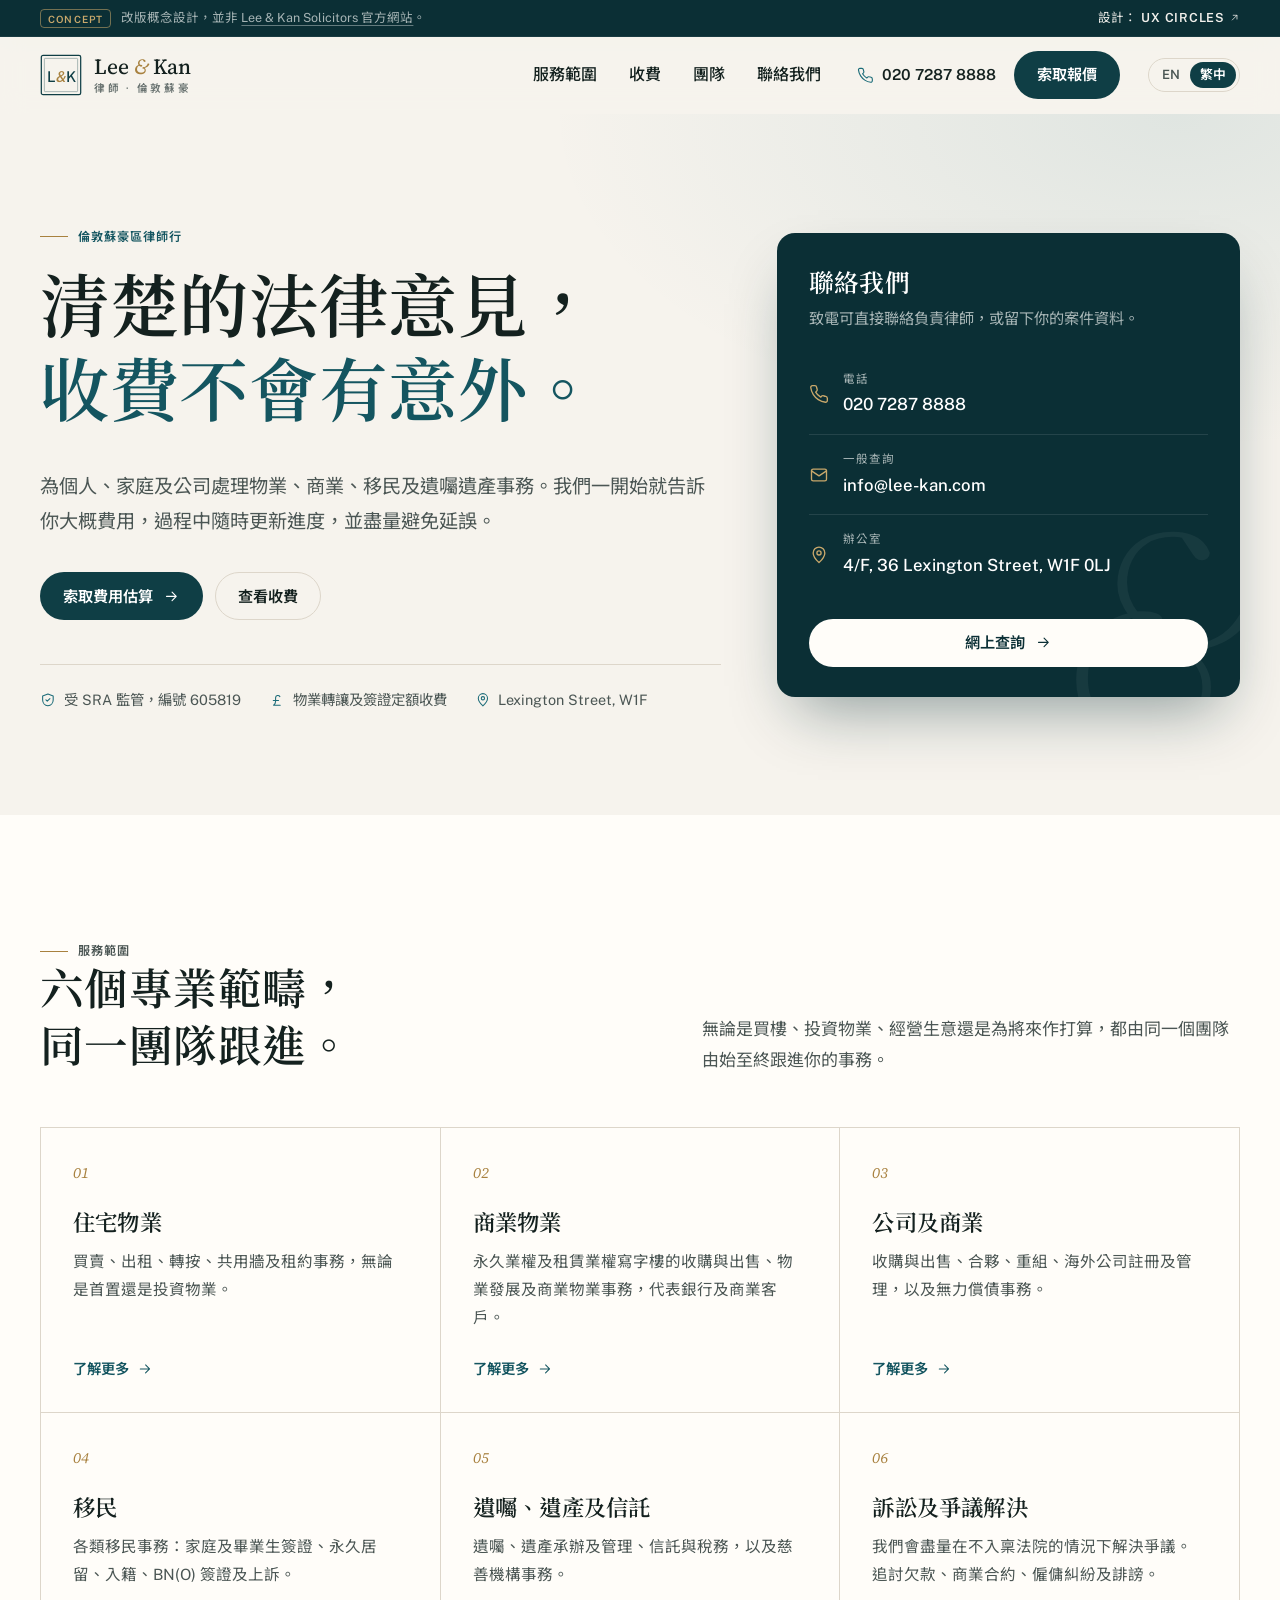
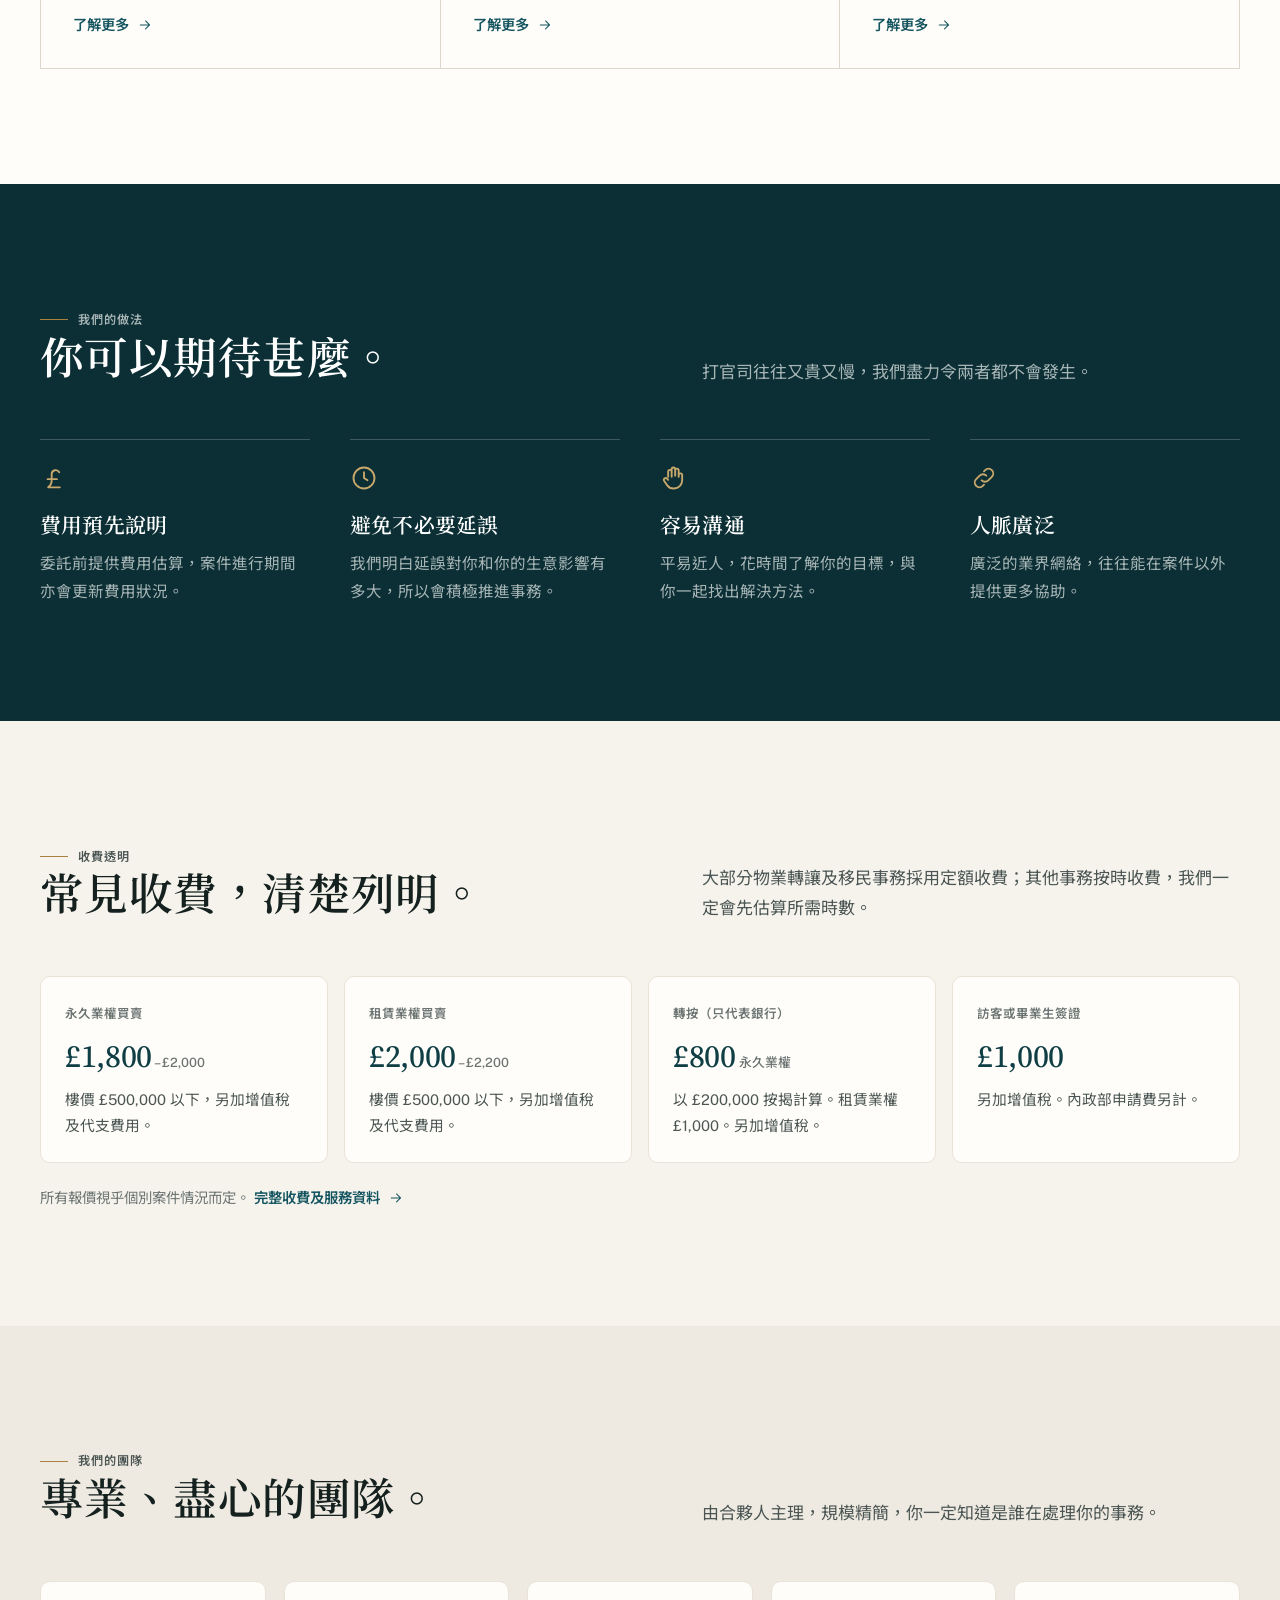
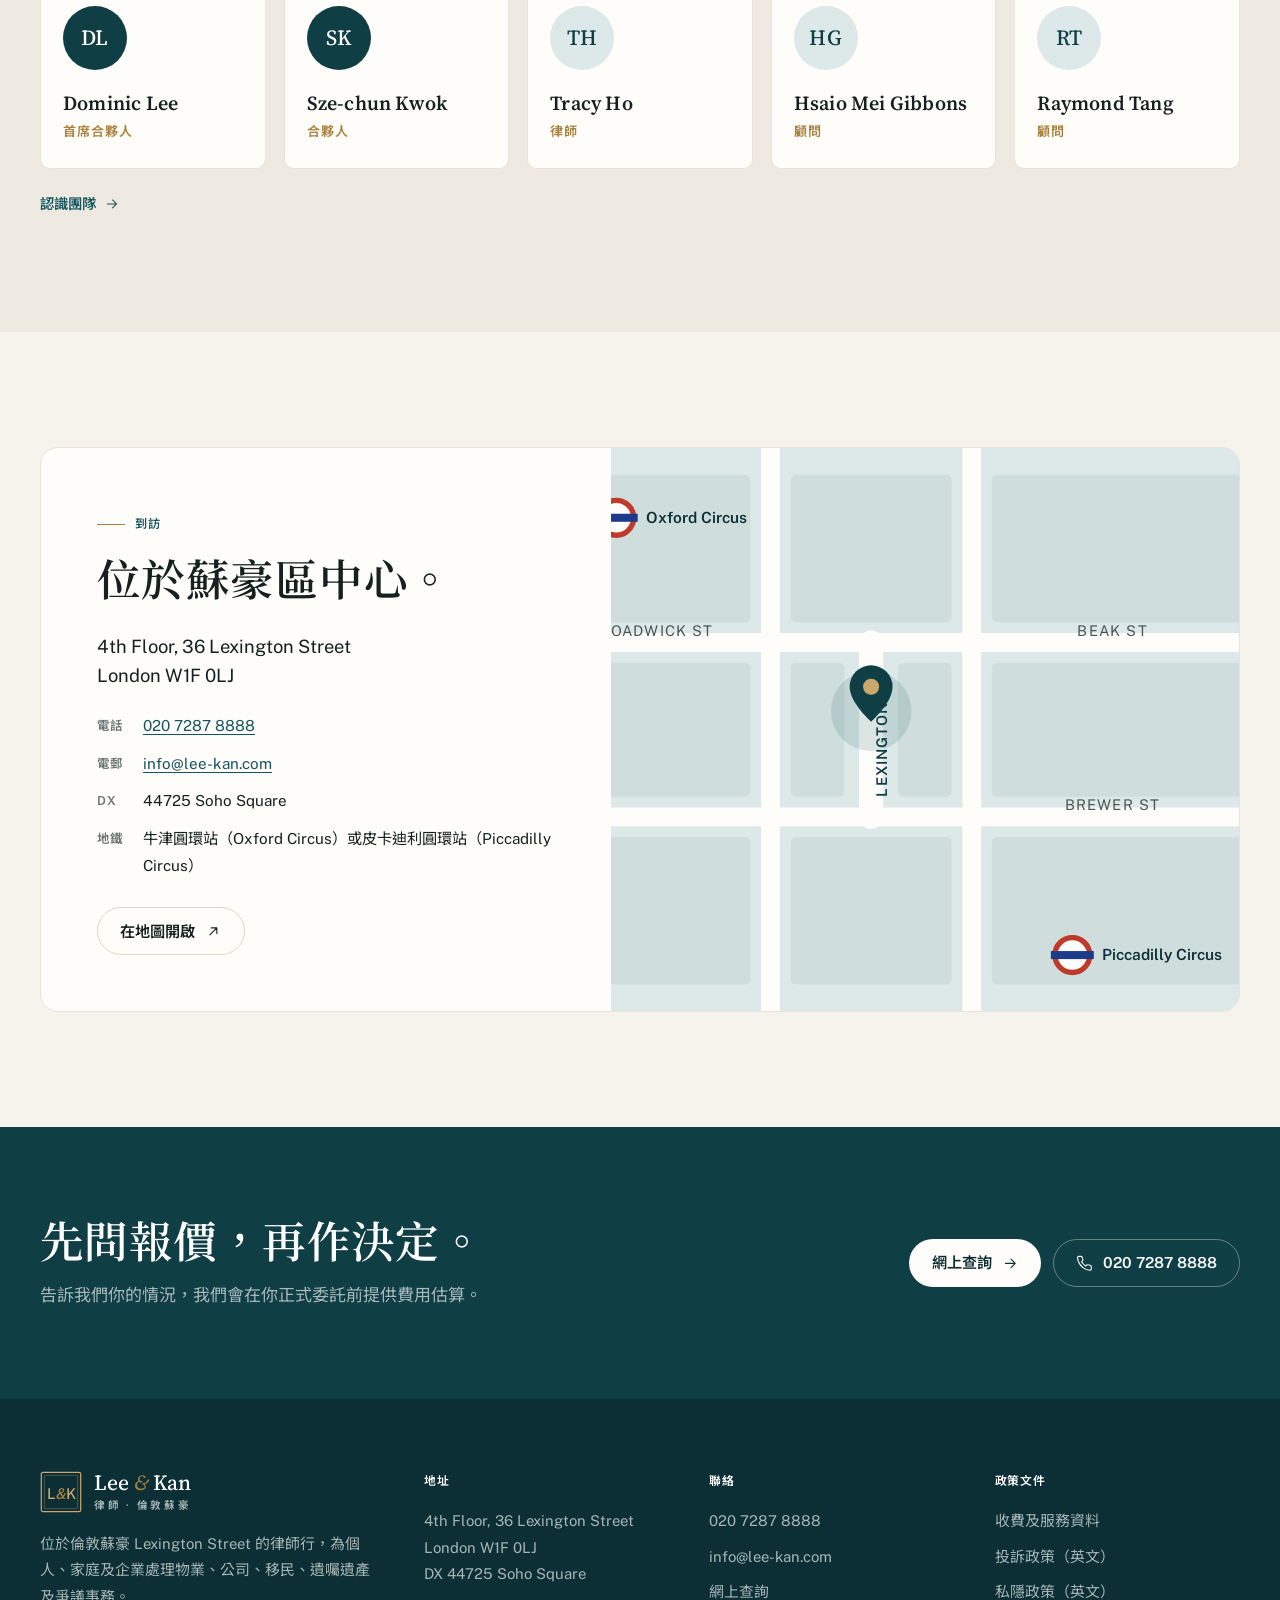
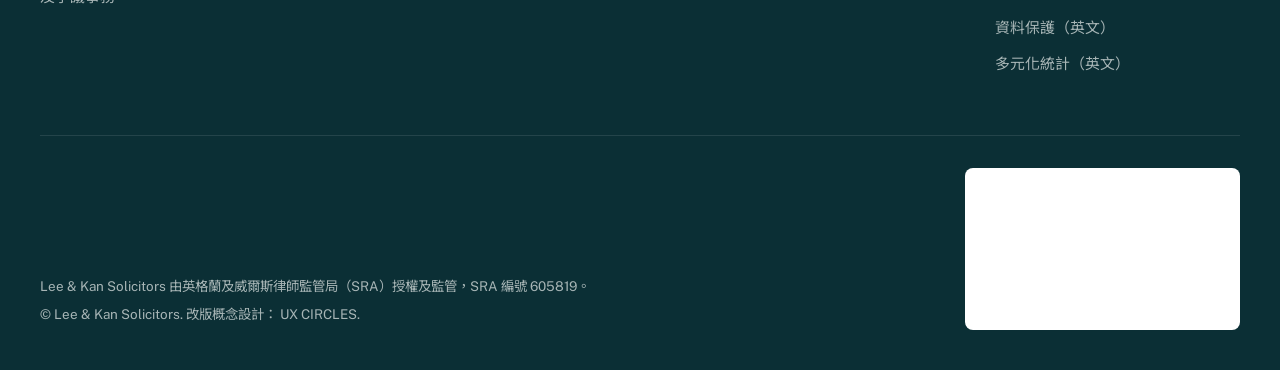
==== zh/index.html @ 01bac5a4 "Add a Traditional Chinese version and fix the mobile menu All pages are now generated in English (ro" ====
<!doctype html>
<html lang="zh-Hant-HK" class="no-js">
<head>
<meta charset="utf-8">
<meta name="viewport" content="width=device-width, initial-scale=1">
<title>Lee &amp; Kan Solicitors｜倫敦蘇豪律師行</title>
<meta name="description" content="Lee & Kan Solicitors，倫敦蘇豪區律師行：住宅及商業物業、公司、移民、遺囑遺產及訴訟。收費清楚公開。">
<meta property="og:title" content="Lee &amp; Kan Solicitors｜倫敦蘇豪律師行">
<meta property="og:description" content="Lee & Kan Solicitors，倫敦蘇豪區律師行：住宅及商業物業、公司、移民、遺囑遺產及訴訟。收費清楚公開。">
<meta name="robots" content="noindex, nofollow">
<meta name="theme-color" content="#0b2f35">
<link rel="alternate" hreflang="en-GB" href="../index.html">
<link rel="alternate" hreflang="zh-Hant" href="index.html">
<link rel="icon" href="../assets/img/favicon.svg" type="image/svg+xml">
<link rel="preconnect" href="https://fonts.googleapis.com">
<link rel="preconnect" href="https://fonts.gstatic.com" crossorigin>
<link rel="stylesheet" href="https://fonts.googleapis.com/css2?family=Public+Sans:wght@400;500;600&family=Source+Serif+4:ital,opsz,wght@0,8..60,400;0,8..60,500;0,8..60,600;1,8..60,400;1,8..60,500&family=Noto+Sans+TC:wght@400;500;600&family=Noto+Serif+TC:wght@500;600&display=swap">
<link rel="stylesheet" href="../assets/css/style.css">
</head>
<body class="lang-zh">
<a class="skip" href="#main">跳到主要內容</a>
<div class="concept-bar" role="note">
  <div class="container concept-inner">
    <p><span class="concept-tag">Concept</span><span class="concept-long">改版概念設計，並非 <a href="https://www.lee-kan.com/" target="_blank" rel="noopener">Lee &amp; Kan Solicitors 官方網站</a>。</span></p>
    <a href="https://ux-circles.com/web" target="_blank" rel="noopener"><span class="concept-by">設計：</span><strong>UX CIRCLES</strong> <svg class="ic-ext" viewBox="0 0 24 24" fill="none" stroke="currentColor" stroke-width="1.6" stroke-linecap="round" stroke-linejoin="round" aria-hidden="true"><path d="M7 17 17 7M9 7h8v8"/></svg></a>
  </div>
</div>
<header class="site-header">
  <div class="container header-inner">
    <a class="brand" href="index.html" aria-label="Lee &amp; Kan Solicitors 主頁"><svg class="brand-mark" viewBox="0 0 48 48" fill="none" aria-hidden="true"><rect x="1.5" y="1.5" width="45" height="45" rx="2" stroke="currentColor" stroke-width="1.4"/><rect x="5" y="5" width="38" height="38" rx="1" stroke="currentColor" stroke-width=".7" opacity=".55"/><text x="24" y="31.5" text-anchor="middle" font-family="Source Serif 4, Georgia, serif" font-size="17" font-weight="500" fill="currentColor">L<tspan font-style="italic" fill="#a8813f">&amp;</tspan>K</text></svg><span class="brand-text"><span class="brand-name">Lee <span>&amp;</span> Kan</span><span class="brand-sub">律師 · 倫敦蘇豪</span></span></a>
    <nav class="nav" id="site-nav" aria-label="主選單">
      <a href="services.html">服務範圍</a>
<a href="fees.html">收費</a>
<a href="team.html">團隊</a>
<a href="contact.html">聯絡我們</a>
      <div class="nav-extra">
        <a class="nav-phone" href="tel:+442072878888"><svg class="ic" viewBox="0 0 24 24" fill="none" stroke="currentColor" stroke-width="1.6" stroke-linecap="round" stroke-linejoin="round" aria-hidden="true"><path d="M22 16.9v3a2 2 0 0 1-2.2 2 19.8 19.8 0 0 1-8.6-3.1 19.5 19.5 0 0 1-6-6A19.8 19.8 0 0 1 2.1 4.2 2 2 0 0 1 4.1 2h3a2 2 0 0 1 2 1.7c.1.9.4 1.8.7 2.7a2 2 0 0 1-.5 2.1L8 9.8a16 16 0 0 0 6 6l1.3-1.3a2 2 0 0 1 2.1-.4c.9.3 1.8.6 2.7.7a2 2 0 0 1 1.7 2z"/></svg><span>020 7287 8888</span></a>
        <a class="btn btn-primary" href="contact.html#enquiry">索取報價</a>
      </div>
    </nav>
    <div class="header-tools">
      <div class="lang-switch" aria-label="語言"><a href="../index.html" lang="en-GB" hreflang="en-GB">EN</a><a href="index.html" lang="zh-Hant" hreflang="zh-Hant" aria-current="true">繁中</a></div>
      <button class="nav-toggle" type="button" aria-expanded="false" aria-controls="site-nav" aria-label="選單"><svg class="ic-open" viewBox="0 0 24 24" fill="none" stroke="currentColor" stroke-width="1.6" stroke-linecap="round" stroke-linejoin="round" aria-hidden="true"><path d="M4 7h16M4 12h16M4 17h16"/></svg><svg class="ic-close" viewBox="0 0 24 24" fill="none" stroke="currentColor" stroke-width="1.6" stroke-linecap="round" stroke-linejoin="round" aria-hidden="true"><path d="M6 6l12 12M18 6 6 18"/></svg></button>
    </div>
  </div>
</header>
<main id="main">

<section class="hero">
  <div class="container hero-grid">
    <div class="hero-copy">
      <p class="eyebrow">倫敦蘇豪區律師行</p>
      <h1>清楚的法律意見，<em>收費不會有意外。</em></h1>
      <p class="lede">為個人、家庭及公司處理物業、商業、移民及遺囑遺產事務。我們一開始就告訴你大概費用，過程中隨時更新進度，並盡量避免延誤。</p>
      <div class="hero-actions">
        <a class="btn btn-primary" href="contact.html#enquiry">索取費用估算 <svg class="ic" viewBox="0 0 24 24" fill="none" stroke="currentColor" stroke-width="1.6" stroke-linecap="round" stroke-linejoin="round" aria-hidden="true"><path d="M5 12h14M13 6l6 6-6 6"/></svg></a>
        <a class="btn btn-ghost" href="fees.html">查看收費</a>
      </div>
      <ul class="hero-meta">
        <li><svg class="ic" viewBox="0 0 24 24" fill="none" stroke="currentColor" stroke-width="1.6" stroke-linecap="round" stroke-linejoin="round" aria-hidden="true"><path d="M12 3 4 6v6c0 4.5 3.4 8.3 8 9 4.6-.7 8-4.5 8-9V6z"/><path d="m9 12 2 2 4-4"/></svg> 受 SRA 監管，編號 605819</li>
        <li><svg class="ic" viewBox="0 0 24 24" fill="none" stroke="currentColor" stroke-width="1.6" stroke-linecap="round" stroke-linejoin="round" aria-hidden="true"><path d="M17 20H7c2-1.5 3-3.5 3-6V8.5A3.5 3.5 0 0 1 16.5 7"/><path d="M6.5 13h8"/></svg> 物業轉讓及簽證定額收費</li>
        <li><svg class="ic" viewBox="0 0 24 24" fill="none" stroke="currentColor" stroke-width="1.6" stroke-linecap="round" stroke-linejoin="round" aria-hidden="true"><path d="M12 21s-7-6.2-7-11.5A7 7 0 0 1 19 9.5C19 14.8 12 21 12 21z"/><circle cx="12" cy="9.5" r="2.5"/></svg> Lexington Street, W1F</li>
      </ul>
    </div>
    <aside class="contact-card reveal" aria-labelledby="talk">
      <h2 id="talk">聯絡我們</h2>
      <p>致電可直接聯絡負責律師，或留下你的案件資料。</p>
      <ul class="channels">
        <li><a href="tel:+442072878888"><svg class="ic" viewBox="0 0 24 24" fill="none" stroke="currentColor" stroke-width="1.6" stroke-linecap="round" stroke-linejoin="round" aria-hidden="true"><path d="M22 16.9v3a2 2 0 0 1-2.2 2 19.8 19.8 0 0 1-8.6-3.1 19.5 19.5 0 0 1-6-6A19.8 19.8 0 0 1 2.1 4.2 2 2 0 0 1 4.1 2h3a2 2 0 0 1 2 1.7c.1.9.4 1.8.7 2.7a2 2 0 0 1-.5 2.1L8 9.8a16 16 0 0 0 6 6l1.3-1.3a2 2 0 0 1 2.1-.4c.9.3 1.8.6 2.7.7a2 2 0 0 1 1.7 2z"/></svg><span><small>電話</small><strong>020 7287 8888</strong></span></a></li>
        <li><a href="mailto:info@lee-kan.com"><svg class="ic" viewBox="0 0 24 24" fill="none" stroke="currentColor" stroke-width="1.6" stroke-linecap="round" stroke-linejoin="round" aria-hidden="true"><rect x="3" y="5" width="18" height="14" rx="2"/><path d="m3 7 9 6 9-6"/></svg><span><small>一般查詢</small><strong>info@lee-kan.com</strong></span></a></li>
        <li><div><svg class="ic" viewBox="0 0 24 24" fill="none" stroke="currentColor" stroke-width="1.6" stroke-linecap="round" stroke-linejoin="round" aria-hidden="true"><path d="M12 21s-7-6.2-7-11.5A7 7 0 0 1 19 9.5C19 14.8 12 21 12 21z"/><circle cx="12" cy="9.5" r="2.5"/></svg><span><small>辦公室</small><strong>4/F, 36 Lexington Street, W1F 0LJ</strong></span></div></li>
      </ul>
      <a class="btn btn-light" href="contact.html#enquiry">網上查詢 <svg class="ic" viewBox="0 0 24 24" fill="none" stroke="currentColor" stroke-width="1.6" stroke-linecap="round" stroke-linejoin="round" aria-hidden="true"><path d="M5 12h14M13 6l6 6-6 6"/></svg></a>
    </aside>
  </div>
</section>

<section class="section section-white" id="services">
  <div class="container">
    <div class="section-head">
      <div><p class="eyebrow">服務範圍</p><h2>六個專業範疇，同一團隊跟進。</h2></div>
      <p>無論是買樓、投資物業、經營生意還是為將來作打算，都由同一個團隊由始至終跟進你的事務。</p>
    </div>
    <div class="areas">
<a class="area reveal" href="services.html#residential"><span class="area-num">01</span><h3>住宅物業</h3><p>買賣、出租、轉按、共用牆及租約事務，無論是首置還是投資物業。</p><span class="more">了解更多 <svg class="ic" viewBox="0 0 24 24" fill="none" stroke="currentColor" stroke-width="1.6" stroke-linecap="round" stroke-linejoin="round" aria-hidden="true"><path d="M5 12h14M13 6l6 6-6 6"/></svg></span></a>
<a class="area reveal" href="services.html#commercial"><span class="area-num">02</span><h3>商業物業</h3><p>永久業權及租賃業權寫字樓的收購與出售、物業發展及商業物業事務，代表銀行及商業客戶。</p><span class="more">了解更多 <svg class="ic" viewBox="0 0 24 24" fill="none" stroke="currentColor" stroke-width="1.6" stroke-linecap="round" stroke-linejoin="round" aria-hidden="true"><path d="M5 12h14M13 6l6 6-6 6"/></svg></span></a>
<a class="area reveal" href="services.html#company"><span class="area-num">03</span><h3>公司及商業</h3><p>收購與出售、合夥、重組、海外公司註冊及管理，以及無力償債事務。</p><span class="more">了解更多 <svg class="ic" viewBox="0 0 24 24" fill="none" stroke="currentColor" stroke-width="1.6" stroke-linecap="round" stroke-linejoin="round" aria-hidden="true"><path d="M5 12h14M13 6l6 6-6 6"/></svg></span></a>
<a class="area reveal" href="services.html#immigration"><span class="area-num">04</span><h3>移民</h3><p>各類移民事務：家庭及畢業生簽證、永久居留、入籍、BN(O) 簽證及上訴。</p><span class="more">了解更多 <svg class="ic" viewBox="0 0 24 24" fill="none" stroke="currentColor" stroke-width="1.6" stroke-linecap="round" stroke-linejoin="round" aria-hidden="true"><path d="M5 12h14M13 6l6 6-6 6"/></svg></span></a>
<a class="area reveal" href="services.html#private-client"><span class="area-num">05</span><h3>遺囑、遺產及信託</h3><p>遺囑、遺產承辦及管理、信託與稅務，以及慈善機構事務。</p><span class="more">了解更多 <svg class="ic" viewBox="0 0 24 24" fill="none" stroke="currentColor" stroke-width="1.6" stroke-linecap="round" stroke-linejoin="round" aria-hidden="true"><path d="M5 12h14M13 6l6 6-6 6"/></svg></span></a>
<a class="area reveal" href="services.html#litigation"><span class="area-num">06</span><h3>訴訟及爭議解決</h3><p>我們會盡量在不入稟法院的情況下解決爭議。追討欠款、商業合約、僱傭糾紛及誹謗。</p><span class="more">了解更多 <svg class="ic" viewBox="0 0 24 24" fill="none" stroke="currentColor" stroke-width="1.6" stroke-linecap="round" stroke-linejoin="round" aria-hidden="true"><path d="M5 12h14M13 6l6 6-6 6"/></svg></span></a>
    </div>
  </div>
</section>

<section class="section on-dark">
  <div class="container">
    <div class="section-head">
      <div><p class="eyebrow">我們的做法</p><h2>你可以期待甚麼。</h2></div>
      <p>打官司往往又貴又慢，我們盡力令兩者都不會發生。</p>
    </div>
    <div class="promises">
      <div class="promise reveal"><svg class="ic" viewBox="0 0 24 24" fill="none" stroke="currentColor" stroke-width="1.6" stroke-linecap="round" stroke-linejoin="round" aria-hidden="true"><path d="M17 20H7c2-1.5 3-3.5 3-6V8.5A3.5 3.5 0 0 1 16.5 7"/><path d="M6.5 13h8"/></svg><h3>費用預先說明</h3><p>委託前提供費用估算，案件進行期間亦會更新費用狀況。</p></div>
      <div class="promise reveal"><svg class="ic" viewBox="0 0 24 24" fill="none" stroke="currentColor" stroke-width="1.6" stroke-linecap="round" stroke-linejoin="round" aria-hidden="true"><circle cx="12" cy="12" r="9"/><path d="M12 7v5l3 2"/></svg><h3>避免不必要延誤</h3><p>我們明白延誤對你和你的生意影響有多大，所以會積極推進事務。</p></div>
      <div class="promise reveal"><svg class="ic" viewBox="0 0 24 24" fill="none" stroke="currentColor" stroke-width="1.6" stroke-linecap="round" stroke-linejoin="round" aria-hidden="true"><path d="M7 11V6.5a1.5 1.5 0 0 1 3 0V11M10 10V4.5a1.5 1.5 0 0 1 3 0V10M13 10V5.5a1.5 1.5 0 0 1 3 0V11M16 9.5a1.5 1.5 0 0 1 3 0V14a7 7 0 0 1-7 7h-.5a6.5 6.5 0 0 1-5.3-2.7L3.6 14.6a1.6 1.6 0 0 1 2.5-2L7 13.6"/></svg><h3>容易溝通</h3><p>平易近人，花時間了解你的目標，與你一起找出解決方法。</p></div>
      <div class="promise reveal"><svg class="ic" viewBox="0 0 24 24" fill="none" stroke="currentColor" stroke-width="1.6" stroke-linecap="round" stroke-linejoin="round" aria-hidden="true"><path d="M10 14a4 4 0 0 0 5.7 0l3-3a4 4 0 0 0-5.7-5.7l-1 1"/><path d="M14 10a4 4 0 0 0-5.7 0l-3 3a4 4 0 0 0 5.7 5.7l1-1"/></svg><h3>人脈廣泛</h3><p>廣泛的業界網絡，往往能在案件以外提供更多協助。</p></div>
    </div>
  </div>
</section>

<section class="section">
  <div class="container">
    <div class="section-head">
      <div><p class="eyebrow">收費透明</p><h2>常見收費，清楚列明。</h2></div>
      <p>大部分物業轉讓及移民事務採用定額收費；其他事務按時收費，我們一定會先估算所需時數。</p>
    </div>
    <div class="fee-grid">
      <div class="fee-card reveal"><span class="label">永久業權買賣</span><span class="price">£1,800<small> – £2,000</small></span><p>樓價 £500,000 以下，另加增值稅及代支費用。</p></div>
      <div class="fee-card reveal"><span class="label">租賃業權買賣</span><span class="price">£2,000<small> – £2,200</small></span><p>樓價 £500,000 以下，另加增值稅及代支費用。</p></div>
      <div class="fee-card reveal"><span class="label">轉按（只代表銀行）</span><span class="price">£800<small> 永久業權</small></span><p>以 £200,000 按揭計算。租賃業權 £1,000。另加增值稅。</p></div>
      <div class="fee-card reveal"><span class="label">訪客或畢業生簽證</span><span class="price">£1,000</span><p>另加增值稅。內政部申請費另計。</p></div>
    </div>
    <p class="fee-note">所有報價視乎個別案件情況而定。 <a class="text-link" href="fees.html">完整收費及服務資料 <svg class="ic" viewBox="0 0 24 24" fill="none" stroke="currentColor" stroke-width="1.6" stroke-linecap="round" stroke-linejoin="round" aria-hidden="true"><path d="M5 12h14M13 6l6 6-6 6"/></svg></a></p>
  </div>
</section>

<section class="section section-alt">
  <div class="container">
    <div class="section-head">
      <div><p class="eyebrow">我們的團隊</p><h2>專業、盡心的團隊。</h2></div>
      <p>由合夥人主理，規模精簡，你一定知道是誰在處理你的事務。</p>
    </div>
    <div class="team">
<article class="person partner reveal"><div class="avatar" aria-hidden="true">DL</div><h3 lang="en">Dominic Lee</h3><p class="role">首席合夥人</p></article>
<article class="person partner reveal"><div class="avatar" aria-hidden="true">SK</div><h3 lang="en">Sze-chun Kwok</h3><p class="role">合夥人</p></article>
<article class="person reveal"><div class="avatar" aria-hidden="true">TH</div><h3 lang="en">Tracy Ho</h3><p class="role">律師</p></article>
<article class="person reveal"><div class="avatar" aria-hidden="true">HG</div><h3 lang="en">Hsaio Mei Gibbons</h3><p class="role">顧問</p></article>
<article class="person reveal"><div class="avatar" aria-hidden="true">RT</div><h3 lang="en">Raymond Tang</h3><p class="role">顧問</p></article>
    </div>
    <p class="fee-note"><a class="text-link" href="team.html">認識團隊 <svg class="ic" viewBox="0 0 24 24" fill="none" stroke="currentColor" stroke-width="1.6" stroke-linecap="round" stroke-linejoin="round" aria-hidden="true"><path d="M5 12h14M13 6l6 6-6 6"/></svg></a></p>
  </div>
</section>

<section class="section">
  <div class="container">
    <div class="visit reveal">
      <div class="visit-copy">
        <p class="eyebrow">到訪</p>
        <h2>位於蘇豪區中心。</h2>
        <address>4th Floor, 36 Lexington Street<br>London W1F 0LJ</address>
        <dl>
          <dt>電話</dt><dd><a href="tel:+442072878888">020 7287 8888</a></dd>
          <dt>電郵</dt><dd><a href="mailto:info@lee-kan.com">info@lee-kan.com</a></dd>
          <dt>DX</dt><dd>44725 Soho Square</dd>
          <dt>地鐵</dt><dd>牛津圓環站（Oxford Circus）或皮卡迪利圓環站（Piccadilly Circus）</dd>
        </dl>
        <a class="btn btn-ghost" href="https://www.google.com/maps/search/?api=1&amp;query=36+Lexington+Street+London+W1F+0LJ" target="_blank" rel="noopener">在地圖開啟 <svg class="ic" viewBox="0 0 24 24" fill="none" stroke="currentColor" stroke-width="1.6" stroke-linecap="round" stroke-linejoin="round" aria-hidden="true"><path d="M7 17 17 7M9 7h8v8"/></svg></a>
      </div>
      <div class="visit-map"><svg viewBox="0 0 600 420" preserveAspectRatio="xMidYMid slice" role="img" aria-label="地圖：36 Lexington Street，位於牛津圓環站與皮卡迪利圓環站之間">
  <rect width="600" height="420" fill="#dde9e8"/>
  <g fill="#cfdedc">
    <rect x="20" y="20" width="150" height="110" rx="4"/><rect x="200" y="20" width="120" height="110" rx="4"/><rect x="350" y="20" width="230" height="110" rx="4"/>
    <rect x="20" y="160" width="150" height="100" rx="4"/><rect x="350" y="160" width="230" height="100" rx="4"/>
    <rect x="20" y="290" width="150" height="110" rx="4"/><rect x="200" y="290" width="120" height="110" rx="4"/><rect x="350" y="290" width="230" height="110" rx="4"/>
    <rect x="200" y="160" width="40" height="100" rx="4"/><rect x="280" y="160" width="40" height="100" rx="4"/>
  </g>
  <g stroke="#fffdf9" stroke-width="14" stroke-linecap="round">
    <path d="M0 145H600"/><path d="M0 275H600"/><path d="M185 0V420"/><path d="M335 0V420"/>
  </g>
  <path d="M260 145V275" stroke="#fffdf9" stroke-width="18" stroke-linecap="round"/>
  <g font-family="Public Sans, sans-serif" font-size="11" fill="#4b5654" letter-spacing=".08em">
    <text x="272" y="215" transform="rotate(-90 272 215)" text-anchor="middle" font-weight="600" fill="#0f3e45">LEXINGTON ST</text>
    <text x="440" y="140" text-anchor="middle">BEAK ST</text>
    <text x="440" y="270" text-anchor="middle">BREWER ST</text>
    <text x="96" y="140" text-anchor="middle">BROADWICK ST</text>
  </g>
  <g font-family="Public Sans, sans-serif" font-size="11.5" font-weight="600" fill="#0b2f35">
    <g transform="translate(70 52)"><circle r="13" fill="#fffdf9" stroke="#c03a2b" stroke-width="4"/><rect x="-16" y="-3" width="32" height="6" fill="#1b3a8a"/><text x="22" y="4">Oxford Circus</text></g>
    <g transform="translate(410 378)"><circle r="13" fill="#fffdf9" stroke="#c03a2b" stroke-width="4"/><rect x="-16" y="-3" width="32" height="6" fill="#1b3a8a"/><text x="22" y="4">Piccadilly Circus</text></g>
  </g>
  <g transform="translate(260 196)">
    <circle r="30" fill="#145560" opacity=".14"/>
    <path d="M0 8s-16-14-16-26a16 16 0 0 1 32 0C16-6 0 8 0 8z" fill="#0f3e45"/>
    <circle cy="-18" r="6" fill="#c9a86b"/>
  </g>
</svg></div>
    </div>
  </div>
</section>
<section class="cta-band">
  <div class="container cta-inner">
    <div>
      <h2>先問報價，再作決定。</h2>
      <p>告訴我們你的情況，我們會在你正式委託前提供費用估算。</p>
    </div>
    <div class="cta-actions">
      <a class="btn btn-light" href="contact.html#enquiry">網上查詢 <svg class="ic" viewBox="0 0 24 24" fill="none" stroke="currentColor" stroke-width="1.6" stroke-linecap="round" stroke-linejoin="round" aria-hidden="true"><path d="M5 12h14M13 6l6 6-6 6"/></svg></a>
      <a class="btn btn-outline-light" href="tel:+442072878888"><svg class="ic" viewBox="0 0 24 24" fill="none" stroke="currentColor" stroke-width="1.6" stroke-linecap="round" stroke-linejoin="round" aria-hidden="true"><path d="M22 16.9v3a2 2 0 0 1-2.2 2 19.8 19.8 0 0 1-8.6-3.1 19.5 19.5 0 0 1-6-6A19.8 19.8 0 0 1 2.1 4.2 2 2 0 0 1 4.1 2h3a2 2 0 0 1 2 1.7c.1.9.4 1.8.7 2.7a2 2 0 0 1-.5 2.1L8 9.8a16 16 0 0 0 6 6l1.3-1.3a2 2 0 0 1 2.1-.4c.9.3 1.8.6 2.7.7a2 2 0 0 1 1.7 2z"/></svg> 020 7287 8888</a>
    </div>
  </div>
</section>

</main>
<footer class="site-footer">
  <div class="container">
    <div class="footer-grid">
      <div>
        <a class="brand" href="index.html" aria-label="Lee &amp; Kan Solicitors 主頁"><svg class="brand-mark" viewBox="0 0 48 48" fill="none" aria-hidden="true"><rect x="1.5" y="1.5" width="45" height="45" rx="2" stroke="currentColor" stroke-width="1.4"/><rect x="5" y="5" width="38" height="38" rx="1" stroke="currentColor" stroke-width=".7" opacity=".55"/><text x="24" y="31.5" text-anchor="middle" font-family="Source Serif 4, Georgia, serif" font-size="17" font-weight="500" fill="currentColor">L<tspan font-style="italic" fill="#a8813f">&amp;</tspan>K</text></svg><span class="brand-text"><span class="brand-name">Lee <span>&amp;</span> Kan</span><span class="brand-sub">律師 · 倫敦蘇豪</span></span></a>
        <p>位於倫敦蘇豪 Lexington Street 的律師行，為個人、家庭及企業處理物業、公司、移民、遺囑遺產及爭議事務。</p>
      </div>
      <div>
        <p class="footer-h">地址</p>
        <address>4th Floor, 36 Lexington Street<br>London W1F 0LJ<br>DX 44725 Soho Square</address>
      </div>
      <div>
        <p class="footer-h">聯絡</p>
        <ul>
          <li><a href="tel:+442072878888">020 7287 8888</a></li>
          <li><a href="mailto:info@lee-kan.com">info@lee-kan.com</a></li>
          <li><a href="contact.html#enquiry">網上查詢</a></li>
        </ul>
      </div>
      <div>
        <p class="footer-h">政策文件</p>
        <ul>
          <li><a href="fees.html">收費及服務資料</a></li>
          <li><a href="https://www.lee-kan.com/Complaints.pdf" target="_blank" rel="noopener">投訴政策（英文）</a></li>
          <li><a href="https://www.lee-kan.com/LKPrivacy.pdf" target="_blank" rel="noopener">私隱政策（英文）</a></li>
          <li><a href="https://www.lee-kan.com/Data.pdf" target="_blank" rel="noopener">資料保護（英文）</a></li>
          <li><a href="https://www.lee-kan.com/LKDiversity.pdf" target="_blank" rel="noopener">多元化統計（英文）</a></li>
        </ul>
      </div>
    </div>
    <div class="footer-legal">
      <div>
        <p>Lee &amp; Kan Solicitors 由英格蘭及威爾斯律師監管局（SRA）授權及監管，SRA 編號 605819。</p>
        <p>&copy; Lee &amp; Kan Solicitors. 改版概念設計： <a href="https://ux-circles.com/web" target="_blank" rel="noopener">UX CIRCLES</a>.</p>
      </div>
      <div class="sra-badge"><div><div><iframe frameborder="0" scrolling="no" allowTransparency="true" src="https://cdn.yoshki.com/iframe/55847r.html" title="SRA 數字徽章"></iframe></div></div></div>
    </div>
  </div>
</footer>
<div class="mobile-cta">
  <a class="btn btn-ghost" href="tel:+442072878888"><svg class="ic" viewBox="0 0 24 24" fill="none" stroke="currentColor" stroke-width="1.6" stroke-linecap="round" stroke-linejoin="round" aria-hidden="true"><path d="M22 16.9v3a2 2 0 0 1-2.2 2 19.8 19.8 0 0 1-8.6-3.1 19.5 19.5 0 0 1-6-6A19.8 19.8 0 0 1 2.1 4.2 2 2 0 0 1 4.1 2h3a2 2 0 0 1 2 1.7c.1.9.4 1.8.7 2.7a2 2 0 0 1-.5 2.1L8 9.8a16 16 0 0 0 6 6l1.3-1.3a2 2 0 0 1 2.1-.4c.9.3 1.8.6 2.7.7a2 2 0 0 1 1.7 2z"/></svg> 致電</a>
  <a class="btn btn-primary" href="contact.html#enquiry">索取報價</a>
</div>
<script src="../assets/js/main.js"></script>
</body>
</html>
---- assets/css/style.css ----
/* Lee & Kan Solicitors — concept redesign by UX CIRCLES */

:root {
  --paper: #f6f3ed;
  --paper-2: #efeae1;
  --white: #fffdf9;
  --ink: #14211f;
  --ink-soft: #4b5654;
  --ink-mute: #6b7472;
  --line: #ddd6ca;
  --line-soft: #e8e2d8;
  --teal-900: #0b2f35;
  --teal-800: #0f3e45;
  --teal-700: #145560;
  --teal-600: #1b6b78;
  --teal-100: #dde9e8;
  --brass: #a8813f;
  --brass-soft: #c9a86b;
  --on-dark: #e9eeec;
  --on-dark-soft: rgba(233, 238, 236, .7);

  --serif: "Source Serif 4", "Iowan Old Style", Georgia, serif;
  --sans: "Public Sans", system-ui, -apple-system, "Segoe UI", sans-serif;

  --header-h: 76px;
  --radius: 10px;
  --shadow: 0 1px 2px rgba(20, 33, 31, .04), 0 10px 30px rgba(20, 33, 31, .06);
}

*, *::before, *::after { box-sizing: border-box; }
html { -webkit-text-size-adjust: 100%; scroll-behavior: smooth; scroll-padding-top: calc(var(--header-h) + 16px); }
@media (prefers-reduced-motion: reduce) { html { scroll-behavior: auto; } *, *::before, *::after { transition: none !important; animation: none !important; } }
body { margin: 0; background: var(--paper); color: var(--ink); font-family: var(--sans); font-size: 17px; line-height: 1.65; -webkit-font-smoothing: antialiased; }
img, svg { display: block; max-width: 100%; }
a { color: var(--teal-700); text-underline-offset: 3px; text-decoration-thickness: 1px; }
a:hover { color: var(--teal-900); }
p { margin: 0 0 1em; }
h1, h2, h3, h4 { font-family: var(--serif); font-weight: 500; line-height: 1.15; margin: 0 0 .5em; letter-spacing: -.01em; color: var(--ink); text-wrap: balance; }
h1 { font-size: clamp(2.5rem, 5.4vw, 4.4rem); letter-spacing: -.02em; line-height: 1.04; }
h2 { font-size: clamp(1.9rem, 3.4vw, 2.75rem); }
h3 { font-size: 1.4rem; }
h4 { font-size: 1.1rem; font-weight: 600; }
em { font-style: italic; }
ul { padding-left: 1.2em; }
:focus-visible { outline: 2px solid var(--brass); outline-offset: 3px; border-radius: 3px; }

.container { width: min(1200px, 100% - 48px); margin-inline: auto; }
.narrow { width: min(820px, 100% - 48px); margin-inline: auto; }
@media (max-width: 600px) { .container, .narrow { width: calc(100% - 32px); } }

.skip { position: absolute; left: -999px; top: 8px; z-index: 100; background: var(--ink); color: #fff; padding: 10px 16px; border-radius: 6px; }
.skip:focus { left: 8px; }

.ic { width: 1.1em; height: 1.1em; flex: none; }

.eyebrow { display: inline-flex; align-items: center; gap: 10px; font-size: .76rem; font-weight: 600; letter-spacing: .16em; text-transform: uppercase; color: var(--teal-700); margin: 0 0 18px; }
.eyebrow::before { content: ""; width: 28px; height: 1px; background: var(--brass); }
.on-dark .eyebrow { color: var(--brass-soft); }
.lede { font-size: 1.2rem; color: var(--ink-soft); max-width: 36em; }

/* ---------- Buttons ---------- */
.btn { display: inline-flex; align-items: center; justify-content: center; gap: 10px; min-height: 48px; padding: 0 22px; border-radius: 999px; font: 600 .95rem/1 var(--sans); text-decoration: none; border: 1px solid transparent; cursor: pointer; transition: background .2s, color .2s, border-color .2s, transform .2s; white-space: nowrap; }
.btn-primary { background: var(--teal-800); color: #fff; }
.btn-primary:hover { background: var(--teal-900); color: #fff; }
.btn-ghost { border-color: var(--line); color: var(--ink); background: transparent; }
.btn-ghost:hover { border-color: var(--ink); color: var(--ink); }
.btn-light { background: var(--white); color: var(--teal-900); }
.btn-light:hover { background: #fff; color: var(--teal-900); }
.btn-outline-light { border-color: rgba(255,255,255,.35); color: #fff; }
.btn-outline-light:hover { border-color: #fff; color: #fff; }
.text-link { display: inline-flex; align-items: center; gap: 8px; font-weight: 600; text-decoration: none; color: var(--teal-700); }
.text-link .ic { transition: transform .2s; }
.text-link:hover .ic { transform: translateX(3px); }

/* ---------- Concept bar ---------- */
.concept-bar { background: var(--teal-900); color: var(--on-dark-soft); font-size: 12.5px; border-bottom: 1px solid rgba(255,255,255,.06); }
.concept-inner { height: 36px; display: flex; align-items: center; justify-content: space-between; gap: 16px; }
.concept-inner p { display: flex; align-items: center; gap: 10px; margin: 0; min-width: 0; white-space: nowrap; overflow: hidden; text-overflow: ellipsis; }
.concept-tag { flex-shrink: 0; font-size: 10px; font-weight: 600; letter-spacing: .12em; text-transform: uppercase; color: var(--brass-soft); border: 1px solid rgba(201, 168, 107, .55); padding: 2px 7px 1px; border-radius: 4px; line-height: 1.4; }
.concept-inner > a { flex-shrink: 0; display: inline-flex; align-items: center; gap: 4px; color: #f2f0ec; text-decoration: none; letter-spacing: .02em; }
.concept-inner > a strong { font-weight: 600; letter-spacing: .06em; }
.concept-inner > a svg { width: .9em; height: .9em; }
.concept-inner > a:hover { color: var(--brass-soft); }
.concept-long a { color: inherit; text-decoration: underline; text-underline-offset: 3px; text-decoration-color: rgba(233, 238, 236, .4); }
.concept-long a:hover { color: var(--brass-soft); text-decoration-color: currentColor; }
@media (max-width: 760px) { .concept-long { display: none; } }

/* ---------- Header ---------- */
.site-header { position: sticky; top: 0; z-index: 50; background: rgba(246, 243, 237, .92); backdrop-filter: saturate(1.4) blur(12px); -webkit-backdrop-filter: saturate(1.4) blur(12px); border-bottom: 1px solid transparent; transition: border-color .2s, box-shadow .2s; }
.site-header.scrolled { border-bottom-color: var(--line); box-shadow: 0 6px 24px rgba(20, 33, 31, .05); }
.header-inner { display: flex; align-items: center; height: var(--header-h); gap: 28px; }
.brand { display: flex; align-items: center; gap: 12px; text-decoration: none; color: var(--ink); flex: none; }
.brand:hover { color: var(--ink); }
.brand-mark { width: 42px; height: 42px; flex: none; color: var(--teal-800); }
.brand-text { display: flex; flex-direction: column; line-height: 1.05; }
.brand-name { font-family: var(--serif); font-size: 1.35rem; font-weight: 500; letter-spacing: -.005em; }
.brand-name span { color: var(--brass); font-style: italic; }
.brand-sub { font-size: .66rem; font-weight: 600; letter-spacing: .26em; text-transform: uppercase; color: var(--ink-mute); margin-top: 5px; }

.nav { display: flex; align-items: center; gap: 4px; margin-left: auto; }
.nav > a { position: relative; padding: 10px 14px; text-decoration: none; color: var(--ink); font-size: .95rem; font-weight: 500; }
.nav > a::after { content: ""; position: absolute; left: 14px; right: 14px; bottom: 4px; height: 1px; background: var(--brass); transform: scaleX(0); transform-origin: left; transition: transform .25s; }
.nav > a:hover::after, .nav > a[aria-current="page"]::after { transform: scaleX(1); }
.nav-extra { display: flex; align-items: center; gap: 18px; margin-left: 18px; }
.nav-phone { display: inline-flex; align-items: center; gap: 8px; font-weight: 600; text-decoration: none; color: var(--ink); font-size: .95rem; white-space: nowrap; }
.nav-phone .ic { color: var(--teal-600); }
.nav-toggle { display: none; width: 46px; height: 46px; align-items: center; justify-content: center; border: 1px solid var(--line); border-radius: 50%; background: transparent; color: var(--ink); cursor: pointer; }
.nav-toggle svg { width: 22px; height: 22px; }
.nav-toggle .ic-close { display: none; }
.nav-toggle[aria-expanded="true"] .ic-open { display: none; }
.nav-toggle[aria-expanded="true"] .ic-close { display: block; }

@media (max-width: 1020px) {
  .nav-toggle { display: inline-flex; }
  /* The header's backdrop-filter makes it the containing block, so position the panel against the header */
  .nav { position: absolute; top: 100%; left: 0; right: 0; height: calc(100vh - var(--header-h) - var(--bar-h, 0px)); height: calc(100dvh - var(--header-h) - var(--bar-h, 0px)); flex-direction: column; align-items: stretch; gap: 0; margin: 0; padding: 12px 24px 32px; background: var(--paper); overflow-y: auto; visibility: hidden; opacity: 0; transform: translateY(-8px); transition: opacity .2s, transform .2s, visibility .2s; }
  .nav.open { visibility: visible; opacity: 1; transform: none; }
  .nav > a { padding: 18px 0; font-family: var(--serif); font-size: 1.6rem; border-bottom: 1px solid var(--line-soft); }
  .nav > a::after { display: none; }
  .nav-extra { flex-direction: column; align-items: stretch; margin: 28px 0 0; gap: 14px; }
  .nav-phone { justify-content: center; min-height: 48px; border: 1px solid var(--line); border-radius: 999px; }
  body.nav-open { overflow: hidden; }
}

.header-tools { display: flex; align-items: center; gap: 10px; }
.lang-switch { display: flex; border: 1px solid var(--line); border-radius: 999px; padding: 3px; font-size: .8rem; font-weight: 600; }
.lang-switch a { padding: 5px 10px; border-radius: 999px; text-decoration: none; color: var(--ink-soft); line-height: 1.2; }
.lang-switch a:hover { color: var(--ink); }
.lang-switch a[aria-current="true"] { background: var(--teal-800); color: #fff; }
@media (max-width: 1020px) { .header-tools { margin-left: auto; } }

/* ---------- Traditional Chinese ---------- */
.lang-zh { --sans: "Public Sans", "Noto Sans TC", "PingFang TC", "Microsoft JhengHei", sans-serif; --serif: "Source Serif 4", "Noto Serif TC", "PingFang TC", serif; line-height: 1.8; }
.lang-zh h1, .lang-zh h2, .lang-zh h3, .lang-zh h4 { letter-spacing: .01em; line-height: 1.3; font-weight: 600; }
.lang-zh h1 { line-height: 1.22; }
.lang-zh em, .lang-zh .pull { font-style: normal; }
.lang-zh .eyebrow, .lang-zh .footer-h, .lang-zh .fee-card .label, .lang-zh .person .role, .lang-zh .channels small,
.lang-zh .contact-list small, .lang-zh .visit dt, .lang-zh .toc p, .lang-zh .fee-table thead th { letter-spacing: .08em; }
.lang-zh .nav > a { font-size: 1rem; }

/* ---------- Sections ---------- */
.section { padding: clamp(72px, 9vw, 120px) 0; }
.section-tight { padding: clamp(56px, 7vw, 88px) 0; }
.section-alt { background: var(--paper-2); }
.section-white { background: var(--white); }
.on-dark { background: var(--teal-900); color: var(--on-dark); }
.on-dark h2, .on-dark h3, .on-dark h4 { color: #fff; }
.on-dark a { color: #fff; }
.section-head { display: grid; grid-template-columns: minmax(0, 1fr) minmax(0, .9fr); gap: 32px 64px; align-items: end; margin-bottom: 52px; }
.section-head h2 { margin: 0; }
.section-head p { margin: 0; color: var(--ink-soft); }
.on-dark .section-head p { color: var(--on-dark-soft); }
@media (max-width: 860px) { .section-head { grid-template-columns: 1fr; margin-bottom: 36px; } }

/* ---------- Hero ---------- */
.hero { position: relative; padding: clamp(56px, 8vw, 104px) 0 clamp(64px, 8vw, 104px); overflow: hidden; }
.hero::before { content: ""; position: absolute; inset: 0; background: radial-gradient(900px 480px at 92% 0%, rgba(27, 107, 120, .10), transparent 70%); pointer-events: none; }
.hero-grid { position: relative; display: grid; grid-template-columns: minmax(0, 1.25fr) minmax(0, .85fr); gap: 56px; align-items: center; }
.hero h1 em { color: var(--teal-700); }
.hero .lede { margin: 26px 0 34px; }
.hero-actions { display: flex; flex-wrap: wrap; gap: 12px; }
.hero-meta { display: flex; flex-wrap: wrap; gap: 10px 28px; margin: 44px 0 0; padding: 22px 0 0; border-top: 1px solid var(--line); list-style: none; font-size: .9rem; color: var(--ink-soft); }
.hero-meta li { display: flex; align-items: center; gap: 8px; }
.hero-meta .ic { color: var(--teal-600); }
@media (max-width: 900px) { .hero-grid { grid-template-columns: 1fr; gap: 40px; } }

.contact-card { background: var(--teal-900); color: var(--on-dark); border-radius: 18px; padding: 34px 32px 30px; box-shadow: 0 30px 60px -20px rgba(11, 47, 53, .45); position: relative; overflow: hidden; }
.contact-card::after { content: "&"; position: absolute; right: -10px; bottom: -86px; font: italic 300 300px/1 var(--serif); color: rgba(255,255,255,.05); pointer-events: none; }
.contact-card h2 { font-size: 1.55rem; color: #fff; margin-bottom: 6px; }
.contact-card > p { color: var(--on-dark-soft); font-size: .95rem; margin-bottom: 22px; }
.channels { list-style: none; margin: 0 0 24px; padding: 0; position: relative; z-index: 1; }
.channels li + li { border-top: 1px solid rgba(255,255,255,.1); }
.channels a, .channels div { display: flex; align-items: center; gap: 14px; padding: 14px 0; text-decoration: none; color: #fff; }
.channels .ic { width: 20px; height: 20px; color: var(--brass-soft); }
.channels small { display: block; font-size: .72rem; letter-spacing: .12em; text-transform: uppercase; color: var(--on-dark-soft); }
.channels strong { font-weight: 500; font-size: 1.05rem; }
.channels a:hover strong { text-decoration: underline; text-underline-offset: 4px; text-decoration-color: var(--brass-soft); }
.contact-card .btn { width: 100%; position: relative; z-index: 1; }

/* ---------- Practice areas ---------- */
.areas { display: grid; grid-template-columns: repeat(3, minmax(0, 1fr)); border-top: 1px solid var(--line); border-left: 1px solid var(--line); }
.area { position: relative; display: flex; flex-direction: column; padding: 34px 32px 30px; border-right: 1px solid var(--line); border-bottom: 1px solid var(--line); text-decoration: none; color: var(--ink); background: transparent; transition: background .25s; }
.area:hover { background: var(--white); color: var(--ink); }
.area-num { font: italic 400 .95rem var(--serif); color: var(--brass); margin-bottom: 26px; }
.area h3 { margin-bottom: 10px; }
.area p { color: var(--ink-soft); font-size: .97rem; flex: 1; }
.area .more { display: inline-flex; align-items: center; gap: 8px; font-size: .9rem; font-weight: 600; color: var(--teal-700); margin-top: 8px; }
.area .more .ic { transition: transform .2s; }
.area:hover .more .ic { transform: translateX(3px); }
@media (max-width: 960px) { .areas { grid-template-columns: repeat(2, minmax(0, 1fr)); } }
@media (max-width: 620px) { .areas { grid-template-columns: 1fr; } .area { padding: 28px 22px; } }

/* ---------- Promises ---------- */
.promises { display: grid; grid-template-columns: repeat(4, minmax(0, 1fr)); gap: 40px; counter-reset: p; }
.promise { border-top: 1px solid rgba(255,255,255,.2); padding-top: 24px; }
.promise .ic { width: 28px; height: 28px; color: var(--brass-soft); margin-bottom: 20px; }
.promise h3 { font-size: 1.3rem; }
.promise p { color: var(--on-dark-soft); font-size: .97rem; margin: 0; }
@media (max-width: 960px) { .promises { grid-template-columns: repeat(2, minmax(0, 1fr)); } }
@media (max-width: 560px) { .promises { grid-template-columns: 1fr; gap: 28px; } }

/* ---------- Fee highlights ---------- */
.fee-grid { display: grid; grid-template-columns: repeat(4, minmax(0, 1fr)); gap: 16px; }
.fee-card { background: var(--white); border: 1px solid var(--line-soft); border-radius: var(--radius); padding: 26px 24px 22px; display: flex; flex-direction: column; }
.fee-card .label { font-size: .78rem; letter-spacing: .12em; text-transform: uppercase; color: var(--ink-mute); font-weight: 600; margin-bottom: 14px; }
.fee-card .price { font: 500 2rem/1.1 var(--serif); color: var(--teal-800); letter-spacing: -.01em; }
.fee-card .price small { font: 500 .8rem var(--sans); color: var(--ink-mute); letter-spacing: 0; }
.fee-card p { font-size: .92rem; color: var(--ink-soft); margin: 12px 0 0; }
.fee-note { margin: 22px 0 0; font-size: .9rem; color: var(--ink-mute); }
@media (max-width: 960px) { .fee-grid { grid-template-columns: repeat(2, minmax(0, 1fr)); } }
@media (max-width: 520px) { .fee-grid { grid-template-columns: 1fr; } }

/* ---------- Split / quote ---------- */
.split { display: grid; grid-template-columns: minmax(0, 1fr) minmax(0, 1fr); gap: 72px; align-items: start; }
@media (max-width: 900px) { .split { grid-template-columns: 1fr; gap: 40px; } }
.pull { font: italic 400 clamp(1.6rem, 2.8vw, 2.2rem)/1.3 var(--serif); color: var(--teal-900); margin: 0; text-wrap: balance; }
.pull::before { content: "“"; display: block; font-size: 4rem; line-height: .6; color: var(--brass); margin-bottom: 14px; }
.prose p { color: var(--ink-soft); }
.prose p:first-child { color: var(--ink); font-size: 1.12rem; }

/* ---------- Team ---------- */
.team { display: grid; grid-template-columns: repeat(5, minmax(0, 1fr)); gap: 18px; }
.team-lg { grid-template-columns: repeat(3, minmax(0, 1fr)); gap: 22px; }
.person { background: var(--white); border: 1px solid var(--line-soft); border-radius: var(--radius); padding: 24px 22px; }
.avatar { width: 64px; height: 64px; border-radius: 50%; display: grid; place-items: center; background: var(--teal-100); color: var(--teal-800); font: 500 1.35rem var(--serif); letter-spacing: .02em; margin-bottom: 20px; }
.person.partner .avatar { background: var(--teal-800); color: #fff; }
.person h3 { font-size: 1.25rem; margin-bottom: 4px; }
.person .role { font-size: .82rem; letter-spacing: .12em; text-transform: uppercase; color: var(--brass); font-weight: 600; margin: 0; }
.person p.bio { font-size: .95rem; color: var(--ink-soft); margin: 14px 0 0; }
@media (max-width: 1020px) { .team { grid-template-columns: repeat(3, minmax(0, 1fr)); } }
@media (max-width: 860px) { .team-lg { grid-template-columns: repeat(2, minmax(0, 1fr)); } }
@media (max-width: 620px) { .team, .team-lg { grid-template-columns: 1fr 1fr; gap: 12px; } .person { padding: 20px 16px; } .avatar { width: 52px; height: 52px; font-size: 1.1rem; } }
@media (max-width: 380px) { .team, .team-lg { grid-template-columns: 1fr; } }

/* ---------- Visit ---------- */
.visit { display: grid; grid-template-columns: minmax(0, 1fr) minmax(0, 1.1fr); gap: 0; border-radius: 18px; overflow: hidden; background: var(--white); border: 1px solid var(--line-soft); }
.visit-copy { padding: clamp(32px, 5vw, 56px); }
.visit-copy address { font-style: normal; font-size: 1.15rem; line-height: 1.6; margin-bottom: 22px; }
.visit dl { display: grid; grid-template-columns: auto 1fr; gap: 10px 20px; margin: 0 0 28px; font-size: .95rem; }
.visit dt { color: var(--ink-mute); font-size: .78rem; letter-spacing: .12em; text-transform: uppercase; font-weight: 600; padding-top: 3px; }
.visit dd { margin: 0; }
.visit-map { position: relative; min-height: 340px; background: var(--teal-100); }
.visit-map svg { position: absolute; inset: 0; width: 100%; height: 100%; }
@media (max-width: 860px) { .visit { grid-template-columns: 1fr; } .visit-map { min-height: 260px; order: -1; } }

/* ---------- Page header ---------- */
.page-head { padding: clamp(56px, 7vw, 96px) 0 clamp(40px, 5vw, 64px); border-bottom: 1px solid var(--line); }
.page-head h1 { font-size: clamp(2.4rem, 5vw, 3.8rem); max-width: 14em; }
.page-head .lede { margin: 22px 0 0; }
.crumbs { font-size: .85rem; color: var(--ink-mute); margin-bottom: 24px; }
.crumbs a { color: var(--ink-mute); }

/* ---------- Services page ---------- */
.svc { display: grid; grid-template-columns: 280px minmax(0, 1fr); gap: 56px; padding: 56px 0; border-bottom: 1px solid var(--line); }
.svc:last-child { border-bottom: 0; }
.svc-side .area-num { margin-bottom: 14px; display: block; }
.svc-side h2 { font-size: clamp(1.7rem, 2.6vw, 2.1rem); }
.svc-body > p:first-child { font-size: 1.12rem; }
.svc-body p { color: var(--ink-soft); max-width: 40em; }
.ticks { list-style: none; padding: 0; margin: 24px 0; display: grid; grid-template-columns: repeat(2, minmax(0, 1fr)); gap: 10px 32px; }
.ticks li { position: relative; padding-left: 26px; font-size: .97rem; }
.ticks li::before { content: ""; position: absolute; left: 0; top: .62em; width: 12px; height: 1px; background: var(--brass); }
.svc-foot { display: flex; flex-wrap: wrap; align-items: center; gap: 14px 28px; margin-top: 28px; }
.svc-foot .price-tag { font-size: .95rem; color: var(--ink-soft); }
.svc-foot .price-tag strong { color: var(--teal-800); font-family: var(--serif); font-size: 1.15rem; font-weight: 500; }
@media (max-width: 860px) { .svc { grid-template-columns: 1fr; gap: 16px; padding: 44px 0; } .ticks { grid-template-columns: 1fr; } }

.jump { display: flex; flex-wrap: wrap; gap: 8px; margin-top: 32px; }
.jump a { padding: 8px 16px; border: 1px solid var(--line); border-radius: 999px; font-size: .88rem; text-decoration: none; color: var(--ink); background: var(--white); }
.jump a:hover { border-color: var(--teal-700); color: var(--teal-700); }

/* ---------- Fees page ---------- */
.fees-layout { display: grid; grid-template-columns: 240px minmax(0, 1fr); gap: 64px; align-items: start; }
.toc { position: sticky; top: calc(var(--header-h) + 24px); font-size: .93rem; }
.toc p { font-size: .75rem; letter-spacing: .14em; text-transform: uppercase; color: var(--ink-mute); font-weight: 600; margin-bottom: 12px; }
.toc ol { list-style: none; padding: 0; margin: 0 0 24px; border-left: 1px solid var(--line); }
.toc ol a { display: block; padding: 7px 0 7px 16px; margin-left: -1px; border-left: 2px solid transparent; text-decoration: none; color: var(--ink-soft); }
.toc ol a:hover { color: var(--ink); }
.toc ol a.active { border-left-color: var(--teal-700); color: var(--teal-800); font-weight: 600; }
@media (max-width: 960px) { .fees-layout { grid-template-columns: minmax(0, 1fr); gap: 0; } .toc { display: none; } }

.fee-sec { padding: 0 0 64px; margin-bottom: 64px; border-bottom: 1px solid var(--line); }
.fee-sec:last-child { border-bottom: 0; margin-bottom: 0; }
.fee-sec > h2 { font-size: clamp(1.8rem, 3vw, 2.3rem); }
.fee-sec > p { color: var(--ink-soft); max-width: 44em; }
.fee-sec h3 { font-size: 1.25rem; margin-top: 36px; }
.table-wrap { overflow-x: auto; margin: 22px 0; border: 1px solid var(--line-soft); border-radius: var(--radius); background: var(--white); }
.fee-table { width: 100%; border-collapse: collapse; font-size: .96rem; min-width: 520px; }
.fee-table th, .fee-table td { text-align: left; padding: 14px 18px; vertical-align: top; border-bottom: 1px solid var(--line-soft); }
.fee-table tr:last-child td { border-bottom: 0; }
.fee-table thead th { font-size: .74rem; letter-spacing: .12em; text-transform: uppercase; color: var(--ink-mute); font-weight: 600; background: var(--paper); }
.fee-table td.num { font-family: var(--serif); font-size: 1.08rem; color: var(--teal-800); white-space: nowrap; }
.fee-table td small { display: block; color: var(--ink-mute); font-size: .84rem; }
.callout { background: var(--teal-100); border-radius: var(--radius); padding: 20px 22px; font-size: .95rem; color: var(--teal-900); margin: 22px 0; }
.callout strong { font-weight: 600; }
.rates { display: grid; grid-template-columns: repeat(3, minmax(0, 1fr)); gap: 14px; margin: 22px 0; }
.rate { background: var(--white); border: 1px solid var(--line-soft); border-radius: var(--radius); padding: 20px 22px; }
.rate span { display: block; font-size: .85rem; color: var(--ink-mute); }
.rate strong { font: 500 1.7rem var(--serif); color: var(--teal-800); }
.rate strong small { font: 500 .85rem var(--sans); color: var(--ink-mute); }
@media (max-width: 620px) { .rates { grid-template-columns: 1fr; } }
.steps { counter-reset: s; list-style: none; padding: 0; margin: 20px 0; }
.steps li { counter-increment: s; position: relative; padding: 0 0 18px 48px; color: var(--ink-soft); }
.steps li::before { content: counter(s); position: absolute; left: 0; top: 0; width: 30px; height: 30px; border-radius: 50%; border: 1px solid var(--line); background: var(--white); display: grid; place-items: center; font: 500 .9rem var(--serif); color: var(--teal-800); }
.steps li::after { content: ""; position: absolute; left: 15px; top: 34px; bottom: 4px; width: 1px; background: var(--line); }
.steps li:last-child::after { display: none; }
.bullets { color: var(--ink-soft); }
.bullets li { margin-bottom: 6px; }
details.more-info { border-top: 1px solid var(--line); margin-top: 28px; }
details.more-info summary { cursor: pointer; padding: 18px 0; font-weight: 600; color: var(--teal-800); list-style: none; display: flex; justify-content: space-between; align-items: center; }
details.more-info summary::-webkit-details-marker { display: none; }
details.more-info summary::after { content: "+"; font: 400 1.5rem/1 var(--serif); color: var(--brass); transition: transform .2s; }
details.more-info[open] summary::after { transform: rotate(45deg); }
details.more-info > div { padding-bottom: 8px; }

/* ---------- Contact page ---------- */
.contact-grid { display: grid; grid-template-columns: minmax(0, 1fr) minmax(0, 1.15fr); gap: 64px; align-items: start; }
@media (max-width: 900px) { .contact-grid { grid-template-columns: 1fr; gap: 40px; } }
.contact-list { list-style: none; padding: 0; margin: 0 0 32px; }
.contact-list li { display: grid; grid-template-columns: 44px 1fr; gap: 16px; padding: 20px 0; border-bottom: 1px solid var(--line); }
.contact-list li:first-child { border-top: 1px solid var(--line); }
.contact-list .ic-wrap { width: 44px; height: 44px; border-radius: 50%; background: var(--white); border: 1px solid var(--line-soft); display: grid; place-items: center; color: var(--teal-700); }
.contact-list small { display: block; font-size: .75rem; letter-spacing: .12em; text-transform: uppercase; color: var(--ink-mute); font-weight: 600; }
.contact-list strong { font-weight: 500; font-size: 1.1rem; }
.contact-list p { margin: 4px 0 0; font-size: .9rem; color: var(--ink-soft); }
.form { background: var(--white); border: 1px solid var(--line-soft); border-radius: 18px; padding: clamp(26px, 4vw, 40px); box-shadow: var(--shadow); }
.form h2 { font-size: 1.8rem; }
.form > p { color: var(--ink-soft); font-size: .95rem; }
.field { margin-bottom: 18px; }
.field label { display: block; font-size: .88rem; font-weight: 600; margin-bottom: 6px; }
.field input, .field select, .field textarea { width: 100%; font: inherit; font-size: 1rem; color: var(--ink); background: var(--paper); border: 1px solid var(--line); border-radius: 8px; padding: 12px 14px; transition: border-color .2s, background .2s; }
.field input:focus, .field select:focus, .field textarea:focus { outline: none; border-color: var(--teal-700); background: #fff; box-shadow: 0 0 0 3px rgba(27, 107, 120, .15); }
.field textarea { min-height: 140px; resize: vertical; }
.field-row { display: grid; grid-template-columns: 1fr 1fr; gap: 0 16px; }
@media (max-width: 560px) { .field-row { grid-template-columns: 1fr; } }
.form-note { font-size: .84rem; color: var(--ink-mute); margin: 14px 0 0; }

/* ---------- CTA band ---------- */
.cta-band { background: var(--teal-800); color: var(--on-dark); padding: clamp(56px, 7vw, 88px) 0; }
.cta-inner { display: flex; align-items: center; justify-content: space-between; gap: 32px; flex-wrap: wrap; }
.cta-inner h2 { color: #fff; margin: 0 0 8px; }
.cta-inner p { margin: 0; color: var(--on-dark-soft); }
.cta-actions { display: flex; gap: 12px; flex-wrap: wrap; }

/* ---------- Footer ---------- */
.site-footer { background: var(--teal-900); color: var(--on-dark-soft); padding: 72px 0 40px; font-size: .93rem; }
.footer-grid { display: grid; grid-template-columns: 1.4fr 1fr 1fr 1fr; gap: 40px; padding-bottom: 48px; border-bottom: 1px solid rgba(255,255,255,.1); }
.site-footer .brand { color: #fff; margin-bottom: 18px; }
.site-footer .brand-mark { color: var(--brass-soft); }
.site-footer .brand-sub { color: var(--on-dark-soft); }
.footer-h { font-size: .74rem; letter-spacing: .14em; text-transform: uppercase; color: #fff; font-weight: 600; margin: 0 0 16px; }
.site-footer ul { list-style: none; padding: 0; margin: 0; }
.site-footer li { margin-bottom: 9px; }
.site-footer a { color: var(--on-dark-soft); text-decoration: none; }
.site-footer a:hover { color: #fff; text-decoration: underline; }
.site-footer address { font-style: normal; }
.footer-legal { display: flex; justify-content: space-between; align-items: flex-end; gap: 32px; padding-top: 32px; flex-wrap: wrap; font-size: .84rem; }
.footer-legal p { margin: 0 0 4px; }
.sra-badge { width: 275px; max-width: 100%; }
.sra-badge > div { max-width: 275px; max-height: 163px; }
.sra-badge > div > div { position: relative; padding-bottom: 59.1%; height: auto; overflow: hidden; }
.sra-badge iframe { border: 0; position: absolute; top: 0; left: 0; width: 100%; height: 100%; border-radius: 8px; background: #fff; }
@media (max-width: 900px) { .footer-grid { grid-template-columns: 1fr 1fr; } }
@media (max-width: 560px) { .footer-grid { grid-template-columns: 1fr; } }

/* ---------- Mobile call bar ---------- */
.mobile-cta { display: none; }
@media (max-width: 760px) {
  .mobile-cta { display: grid; grid-template-columns: 1fr 1fr; gap: 8px; position: fixed; left: 0; right: 0; bottom: 0; z-index: 40; padding: 10px 12px calc(10px + env(safe-area-inset-bottom)); background: rgba(246, 243, 237, .96); backdrop-filter: blur(10px); -webkit-backdrop-filter: blur(10px); border-top: 1px solid var(--line); }
  .mobile-cta .btn { min-height: 46px; padding: 0 12px; }
  body { padding-bottom: 72px; }
}

/* ---------- Reveal ---------- */
.reveal { opacity: 0; transform: translateY(14px); transition: opacity .7s ease, transform .7s ease; }
.reveal.in { opacity: 1; transform: none; }
.no-js .reveal { opacity: 1; transform: none; }

@media print {
  .concept-bar, .site-header, .mobile-cta, .cta-band, .sra-badge, .toc { display: none !important; }
  body { background: #fff; padding: 0; }
  .fees-layout { display: block; }
}
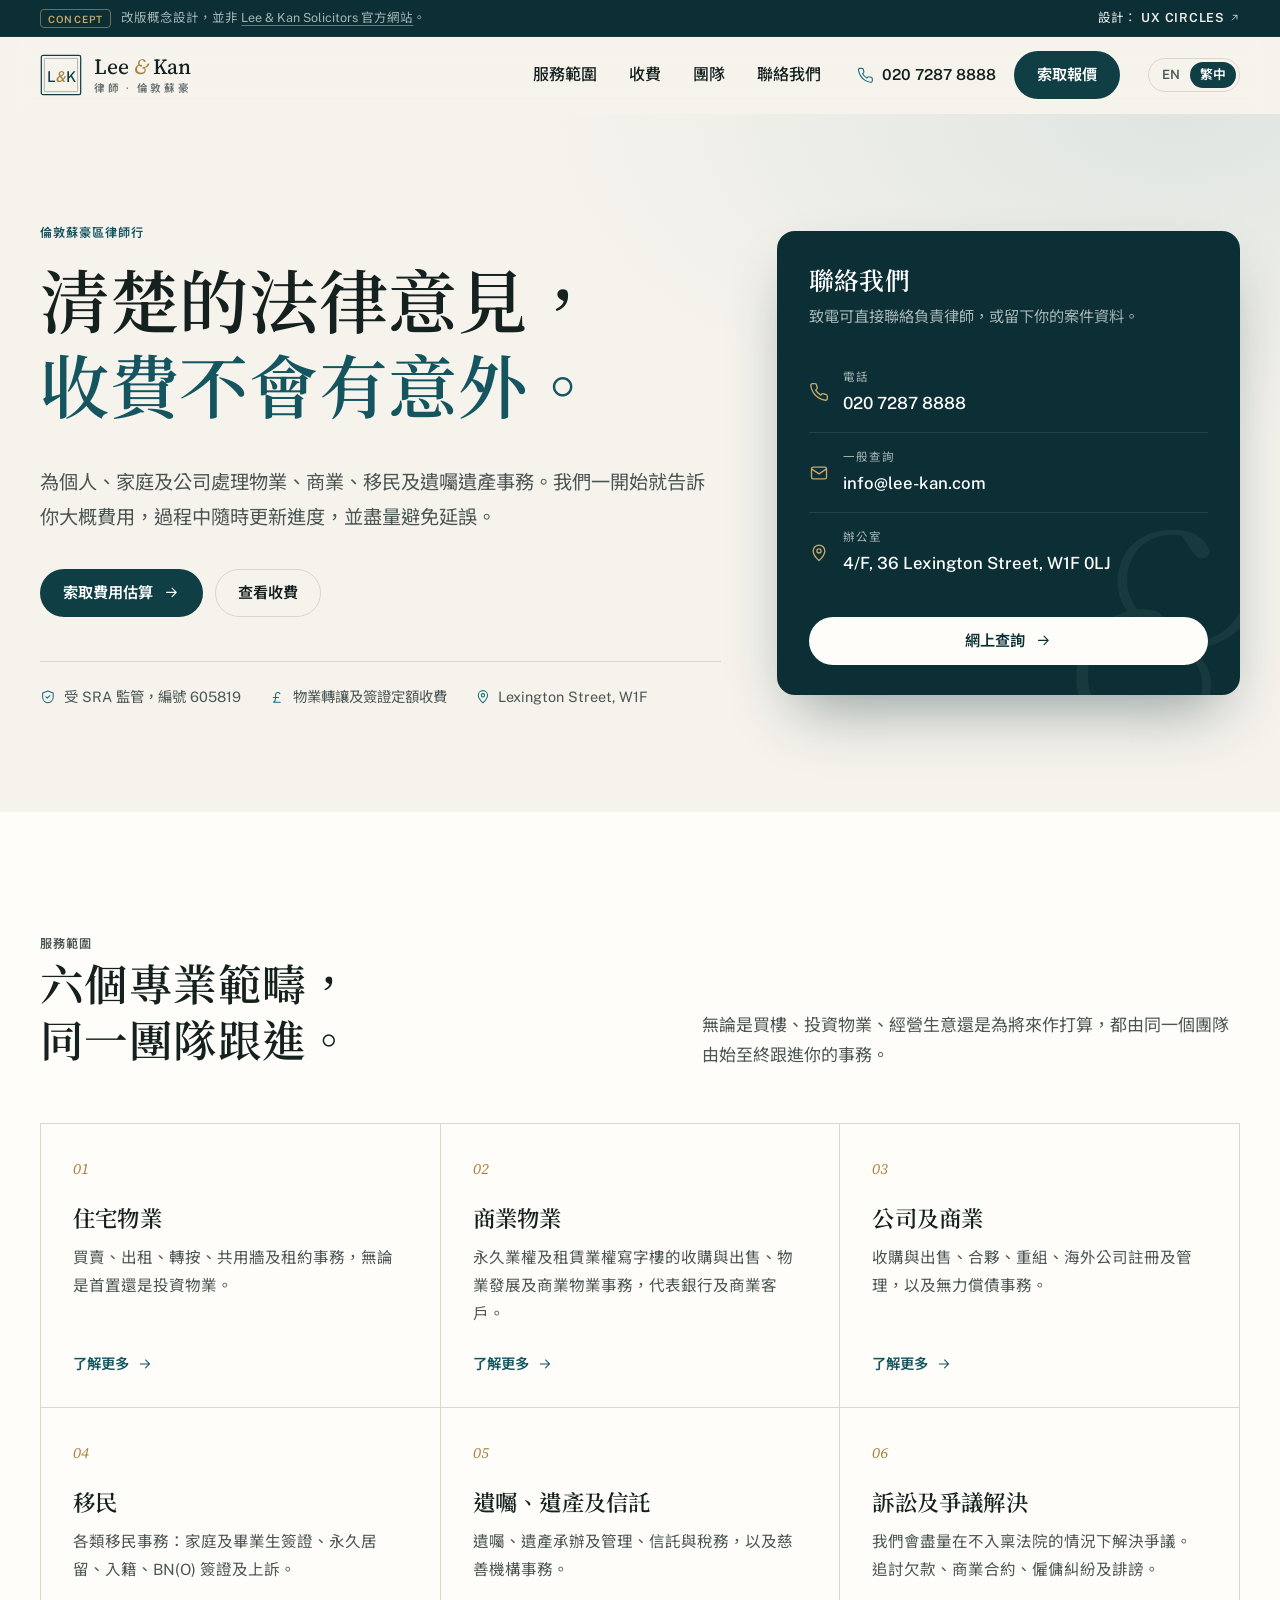
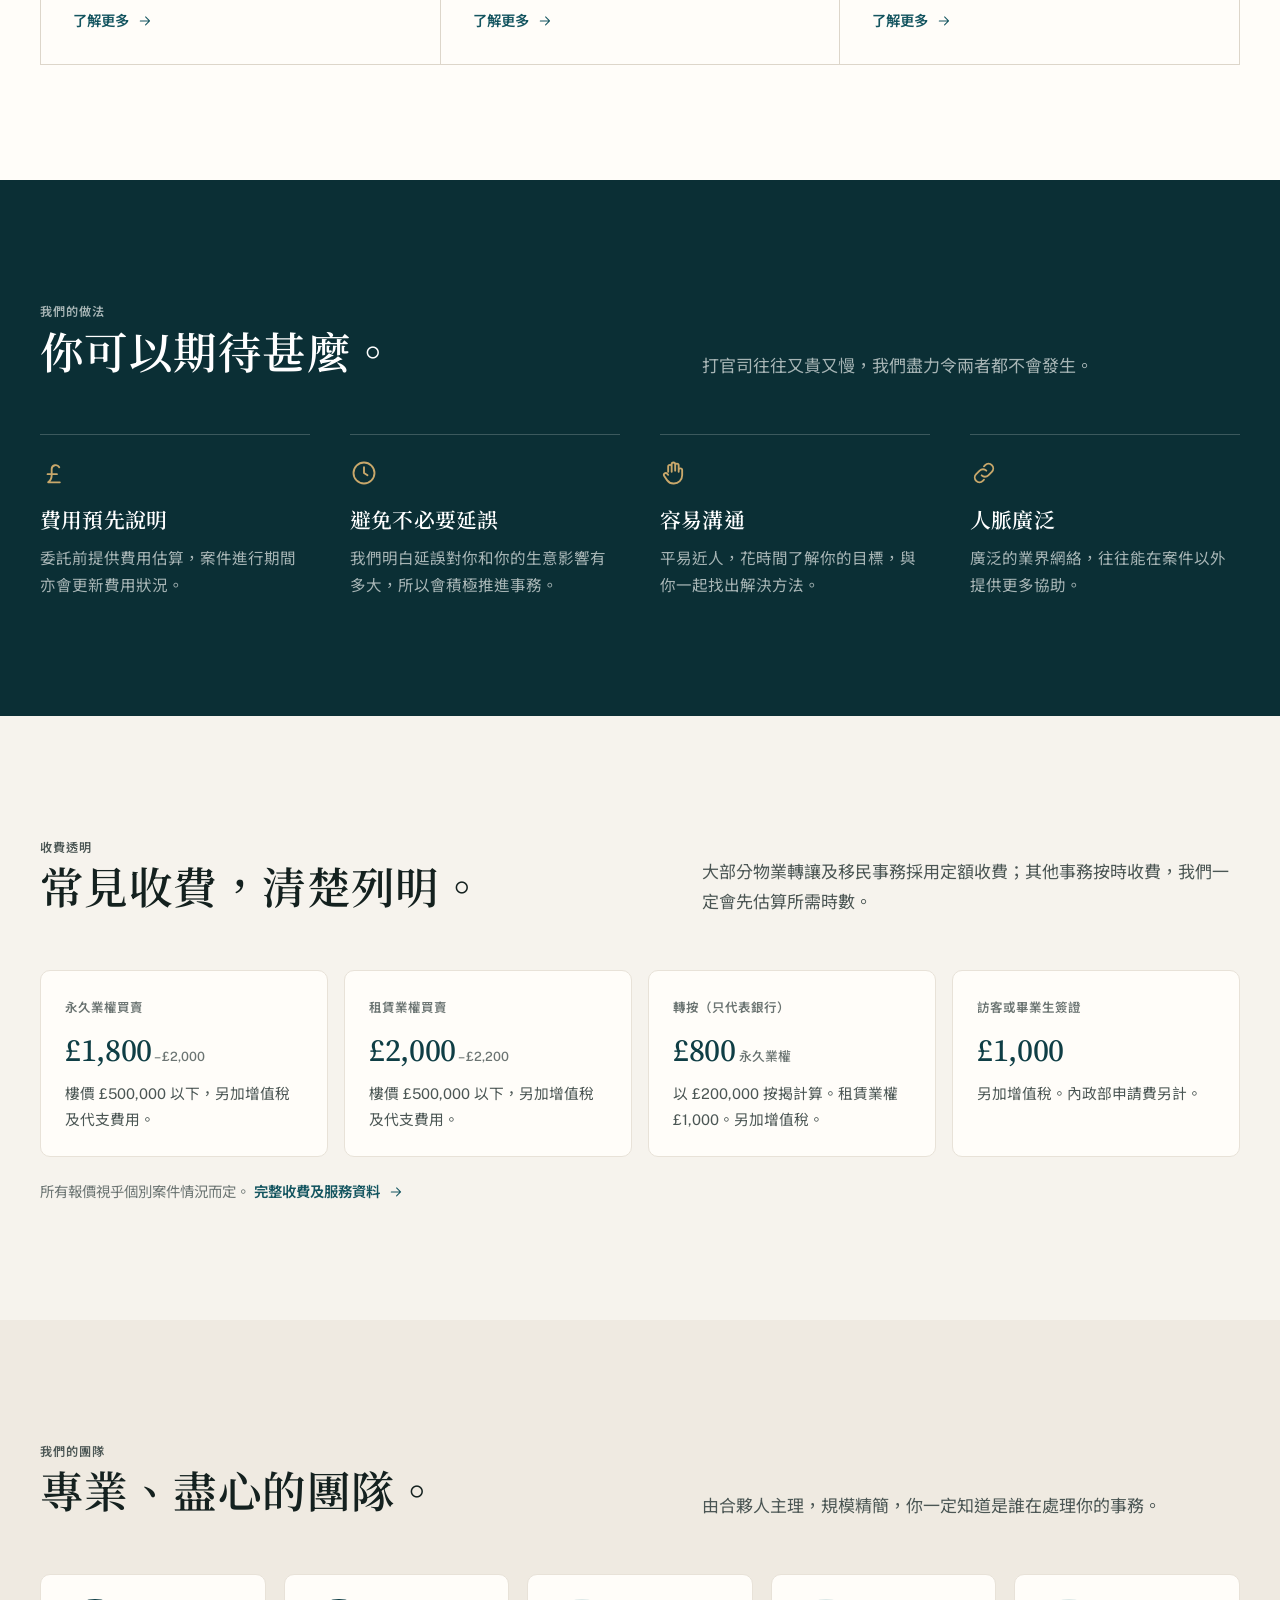
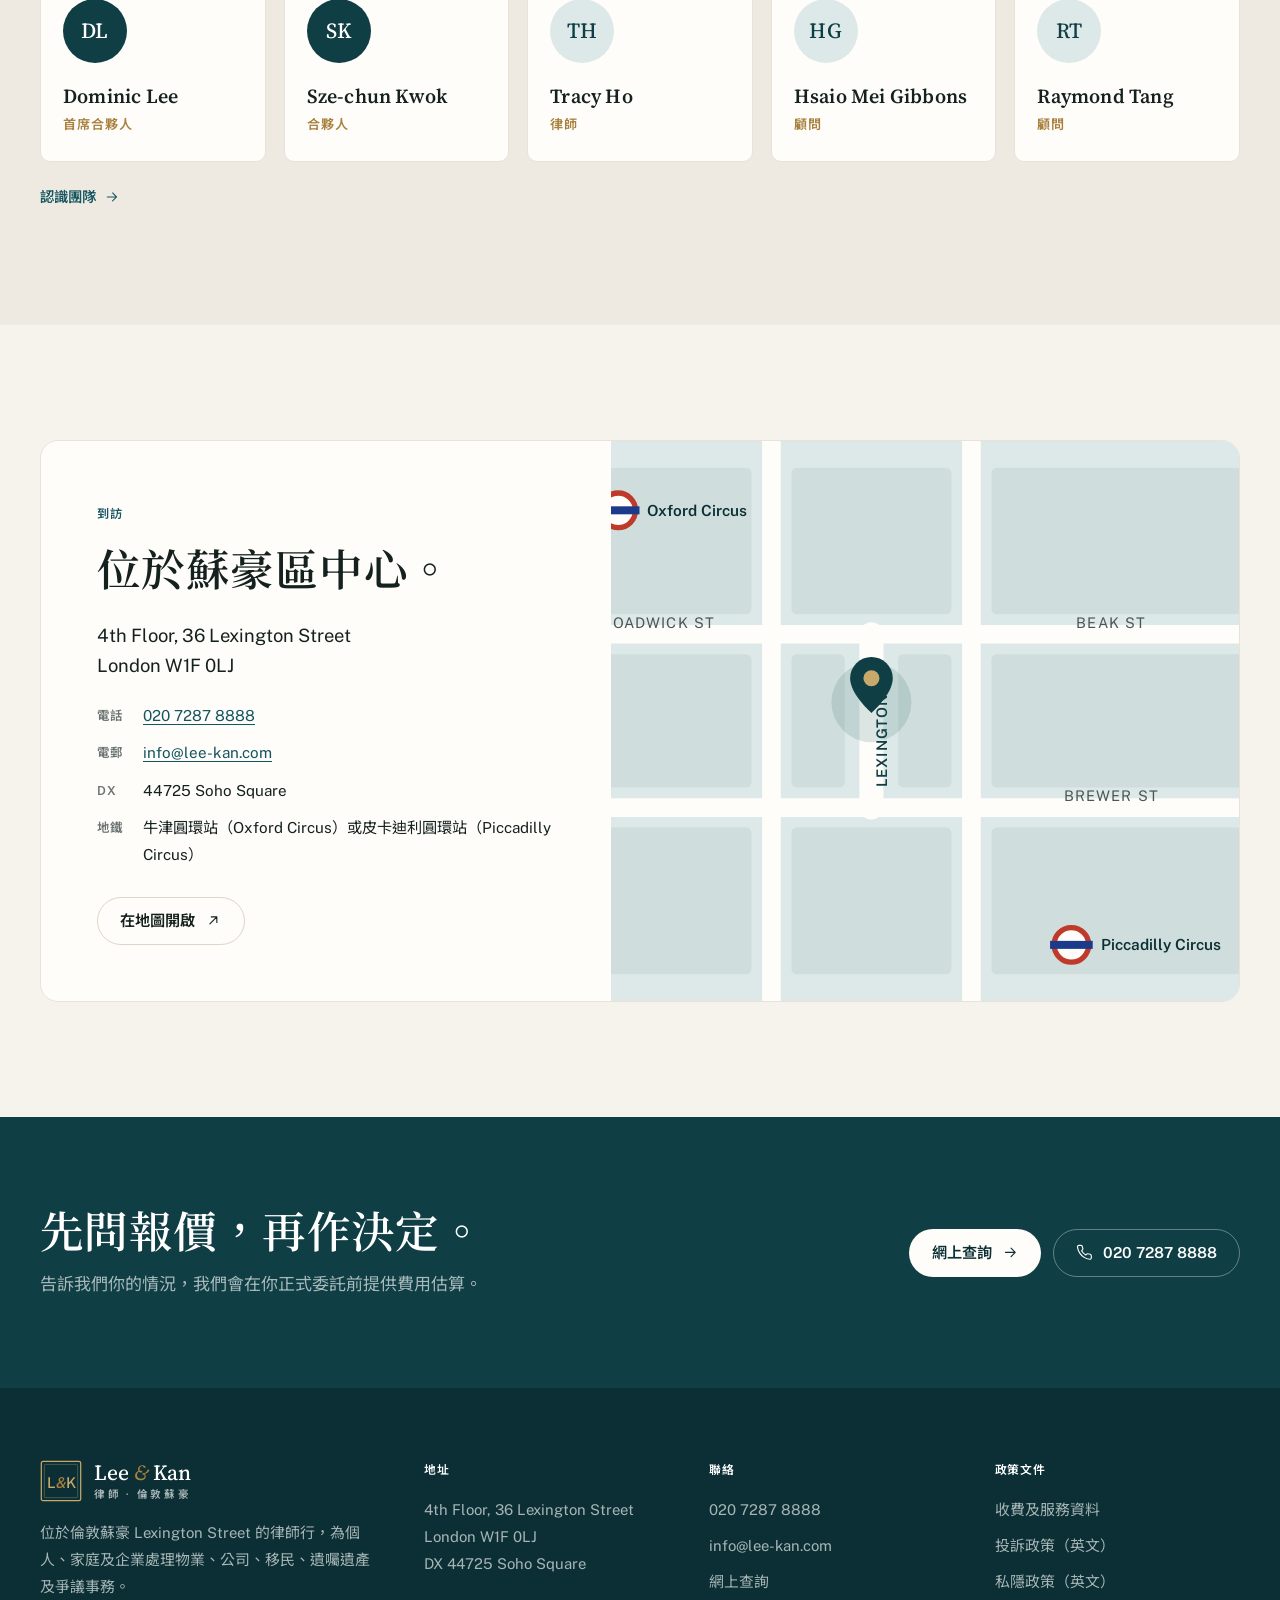
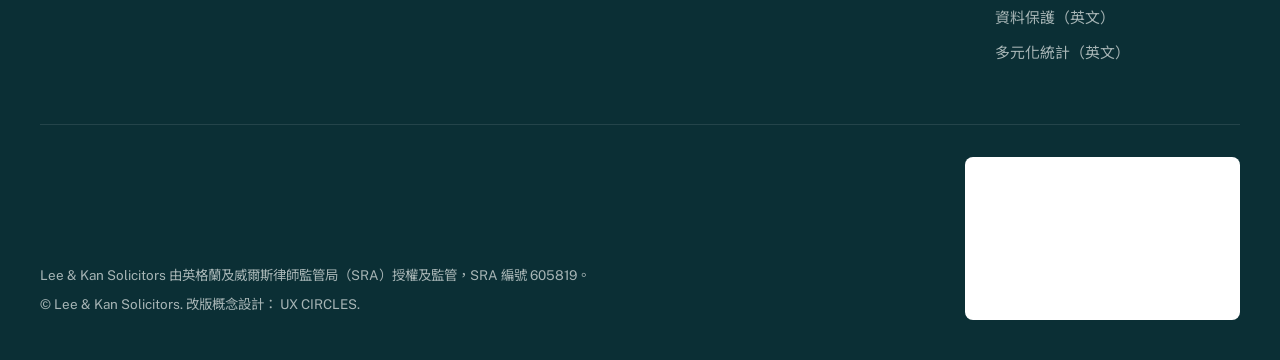
==== commit 8052cfc5: "Point UX Circles links to the professionals page Co-Authored-By: Claude Opus 5.5 <noreply@anthropic." ====
--- a/zh/index.html
+++ b/zh/index.html
@@ -22,7 +22,7 @@
 <div class="concept-bar" role="note">
   <div class="container concept-inner">
     <p><span class="concept-tag">Concept</span><span class="concept-long">改版概念設計，並非 <a href="https://www.lee-kan.com/" target="_blank" rel="noopener">Lee &amp; Kan Solicitors 官方網站</a>。</span></p>
-    <a href="https://ux-circles.com/web" target="_blank" rel="noopener"><span class="concept-by">設計：</span><strong>UX CIRCLES</strong> <svg class="ic-ext" viewBox="0 0 24 24" fill="none" stroke="currentColor" stroke-width="1.6" stroke-linecap="round" stroke-linejoin="round" aria-hidden="true"><path d="M7 17 17 7M9 7h8v8"/></svg></a>
+    <a href="https://ux-circles.com/professionals" target="_blank" rel="noopener"><span class="concept-by">設計：</span><strong>UX CIRCLES</strong> <svg class="ic-ext" viewBox="0 0 24 24" fill="none" stroke="currentColor" stroke-width="1.6" stroke-linecap="round" stroke-linejoin="round" aria-hidden="true"><path d="M7 17 17 7M9 7h8v8"/></svg></a>
   </div>
 </div>
 <header class="site-header">
@@ -233,7 +233,7 @@
     <div class="footer-legal">
       <div>
         <p>Lee &amp; Kan Solicitors 由英格蘭及威爾斯律師監管局（SRA）授權及監管，SRA 編號 605819。</p>
-        <p>&copy; Lee &amp; Kan Solicitors. 改版概念設計： <a href="https://ux-circles.com/web" target="_blank" rel="noopener">UX CIRCLES</a>.</p>
+        <p>&copy; Lee &amp; Kan Solicitors. 改版概念設計： <a href="https://ux-circles.com/professionals" target="_blank" rel="noopener">UX CIRCLES</a>.</p>
       </div>
       <div class="sra-badge"><div><div><iframe frameborder="0" scrolling="no" allowTransparency="true" src="https://cdn.yoshki.com/iframe/55847r.html" title="SRA 數字徽章"></iframe></div></div></div>
     </div>
--- a/assets/css/style.css
+++ b/assets/css/style.css
@@ -54,7 +54,6 @@
 .ic { width: 1.1em; height: 1.1em; flex: none; }
 
 .eyebrow { display: inline-flex; align-items: center; gap: 10px; font-size: .76rem; font-weight: 600; letter-spacing: .16em; text-transform: uppercase; color: var(--teal-700); margin: 0 0 18px; }
-.eyebrow::before { content: ""; width: 28px; height: 1px; background: var(--brass); }
 .on-dark .eyebrow { color: var(--brass-soft); }
 .lede { font-size: 1.2rem; color: var(--ink-soft); max-width: 36em; }
 
@@ -123,11 +122,21 @@
 }
 
 .header-tools { display: flex; align-items: center; gap: 10px; }
-.lang-switch { display: flex; border: 1px solid var(--line); border-radius: 999px; padding: 3px; font-size: .8rem; font-weight: 600; }
+.lang-switch { display: flex; flex-shrink: 0; white-space: nowrap; border: 1px solid var(--line); border-radius: 999px; padding: 3px; font-size: .8rem; font-weight: 600; }
 .lang-switch a { padding: 5px 10px; border-radius: 999px; text-decoration: none; color: var(--ink-soft); line-height: 1.2; }
 .lang-switch a:hover { color: var(--ink); }
 .lang-switch a[aria-current="true"] { background: var(--teal-800); color: #fff; }
 @media (max-width: 1020px) { .header-tools { margin-left: auto; } }
+@media (max-width: 520px) {
+  .header-inner { gap: 10px; }
+  .brand { gap: 10px; }
+  .brand-mark { width: 38px; height: 38px; }
+  .brand-name { font-size: 1.22rem; }
+  .brand-sub { letter-spacing: .16em; }
+  .header-tools { gap: 8px; }
+  .lang-switch a { padding: 5px 8px; }
+  .nav-toggle { width: 42px; height: 42px; }
+}
 
 /* ---------- Traditional Chinese ---------- */
 .lang-zh { --sans: "Public Sans", "Noto Sans TC", "PingFang TC", "Microsoft JhengHei", sans-serif; --serif: "Source Serif 4", "Noto Serif TC", "PingFang TC", serif; line-height: 1.8; }
@@ -285,7 +294,9 @@
 .fee-sec > p { color: var(--ink-soft); max-width: 44em; }
 .fee-sec h3 { font-size: 1.25rem; margin-top: 36px; }
 .table-wrap { overflow-x: auto; margin: 22px 0; border: 1px solid var(--line-soft); border-radius: var(--radius); background: var(--white); }
-.fee-table { width: 100%; border-collapse: collapse; font-size: .96rem; min-width: 520px; }
+.fee-table { width: 100%; border-collapse: collapse; font-size: .96rem; }
+.fee-table.wide { min-width: 560px; }
+@media (max-width: 520px) { .fee-table th, .fee-table td { padding: 12px 14px; } }
 .fee-table th, .fee-table td { text-align: left; padding: 14px 18px; vertical-align: top; border-bottom: 1px solid var(--line-soft); }
 .fee-table tr:last-child td { border-bottom: 0; }
 .fee-table thead th { font-size: .74rem; letter-spacing: .12em; text-transform: uppercase; color: var(--ink-mute); font-weight: 600; background: var(--paper); }
